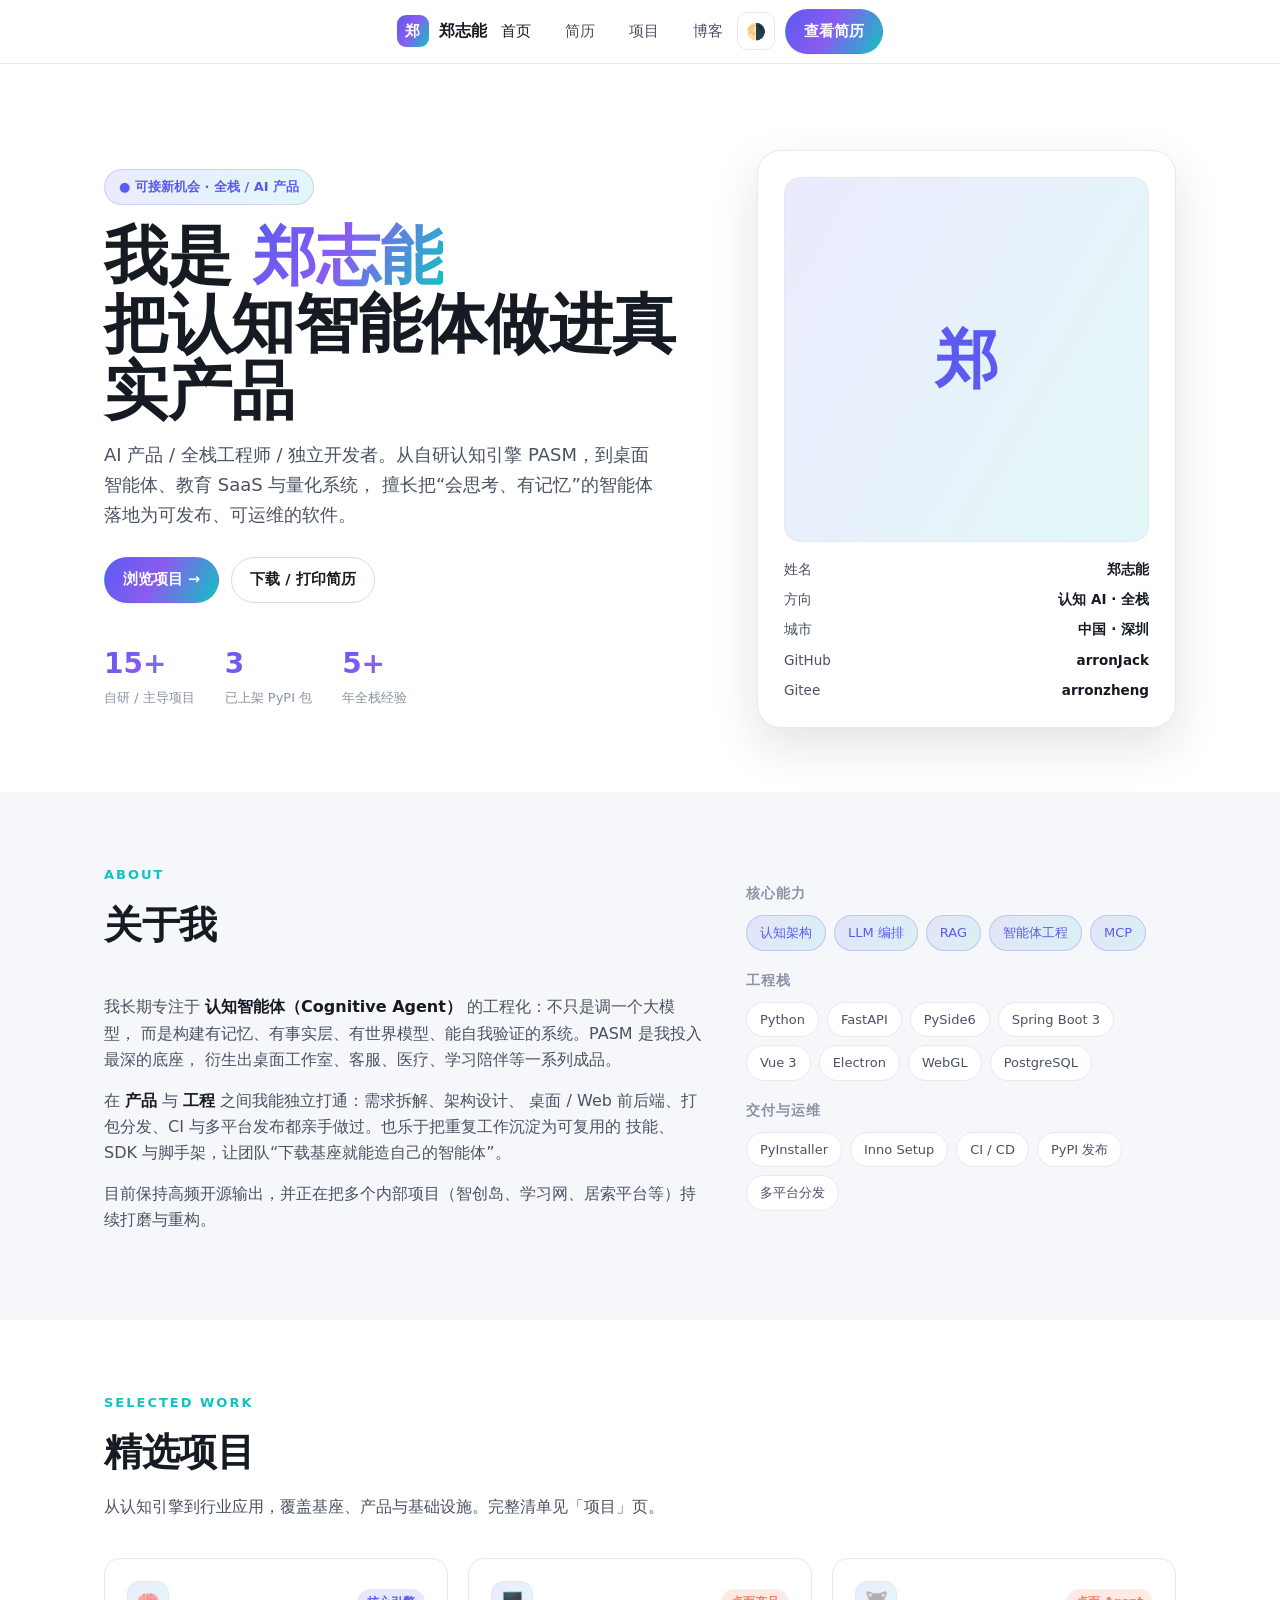
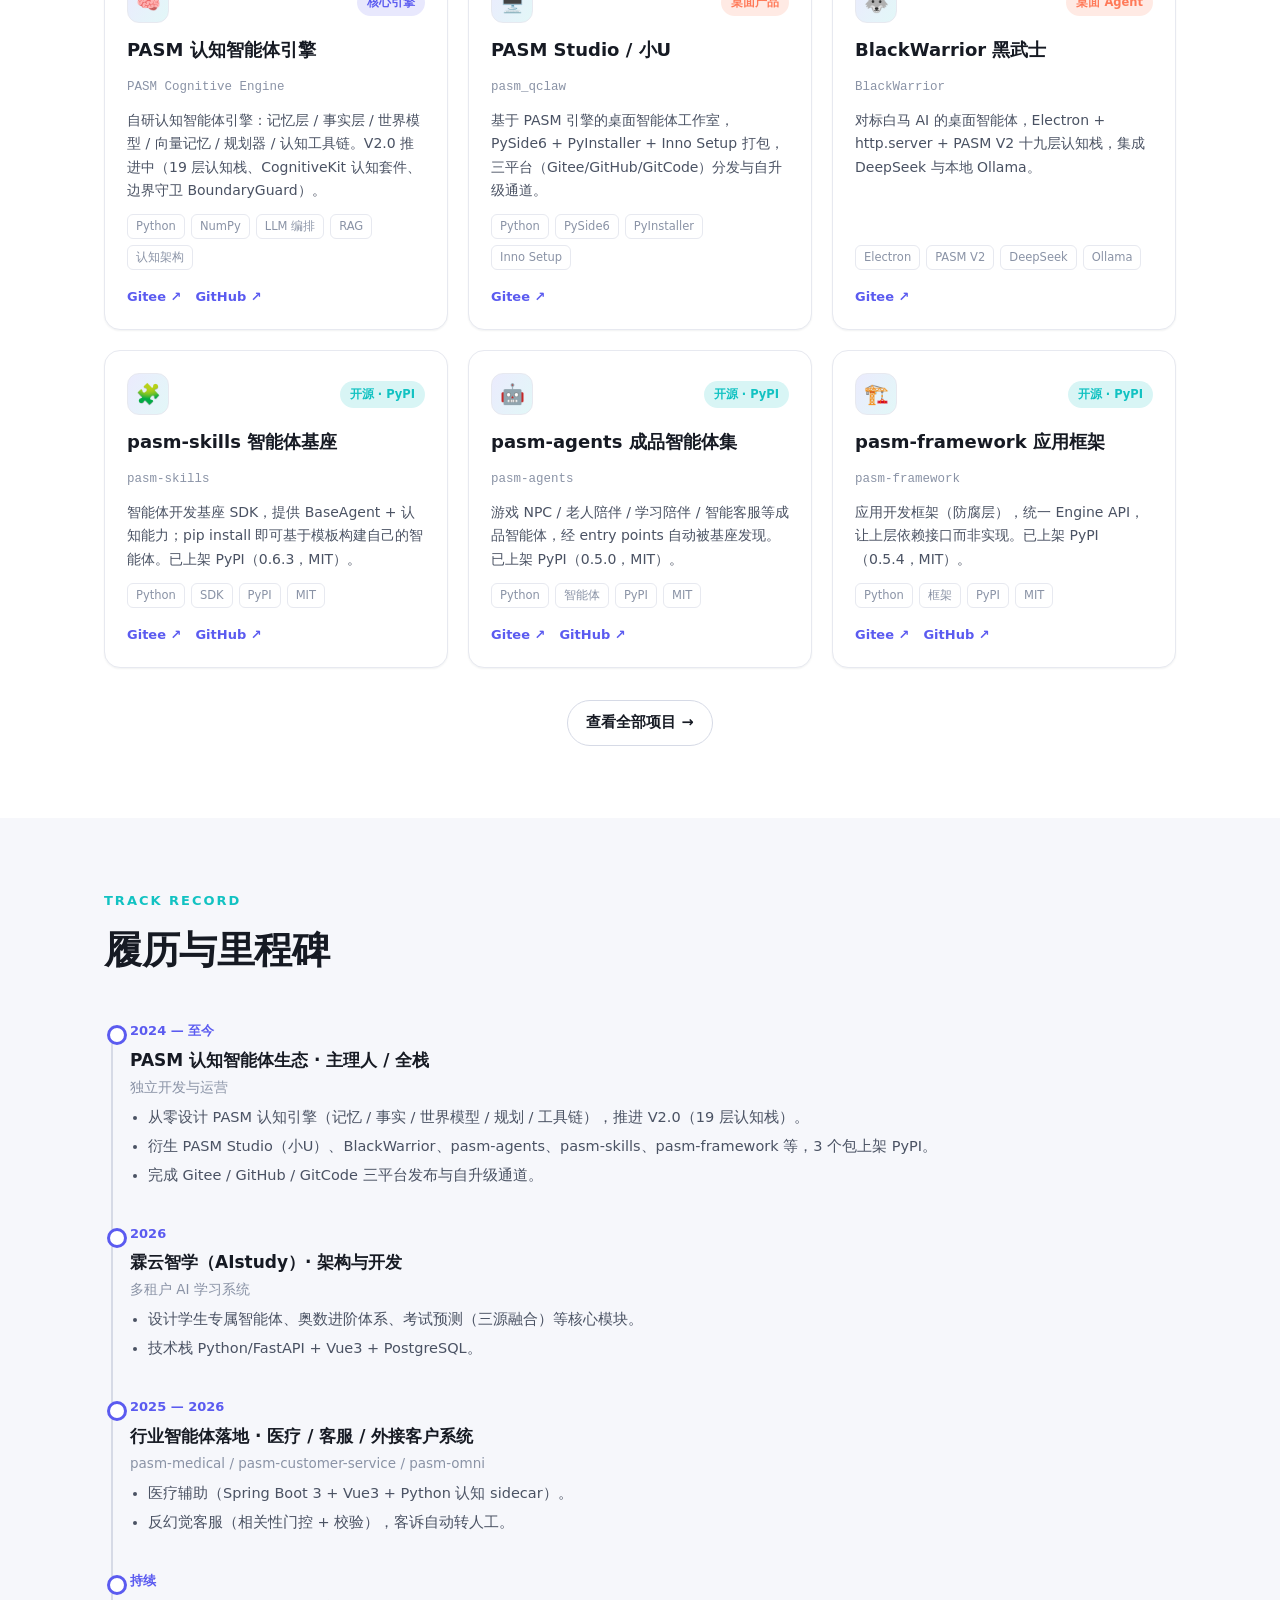
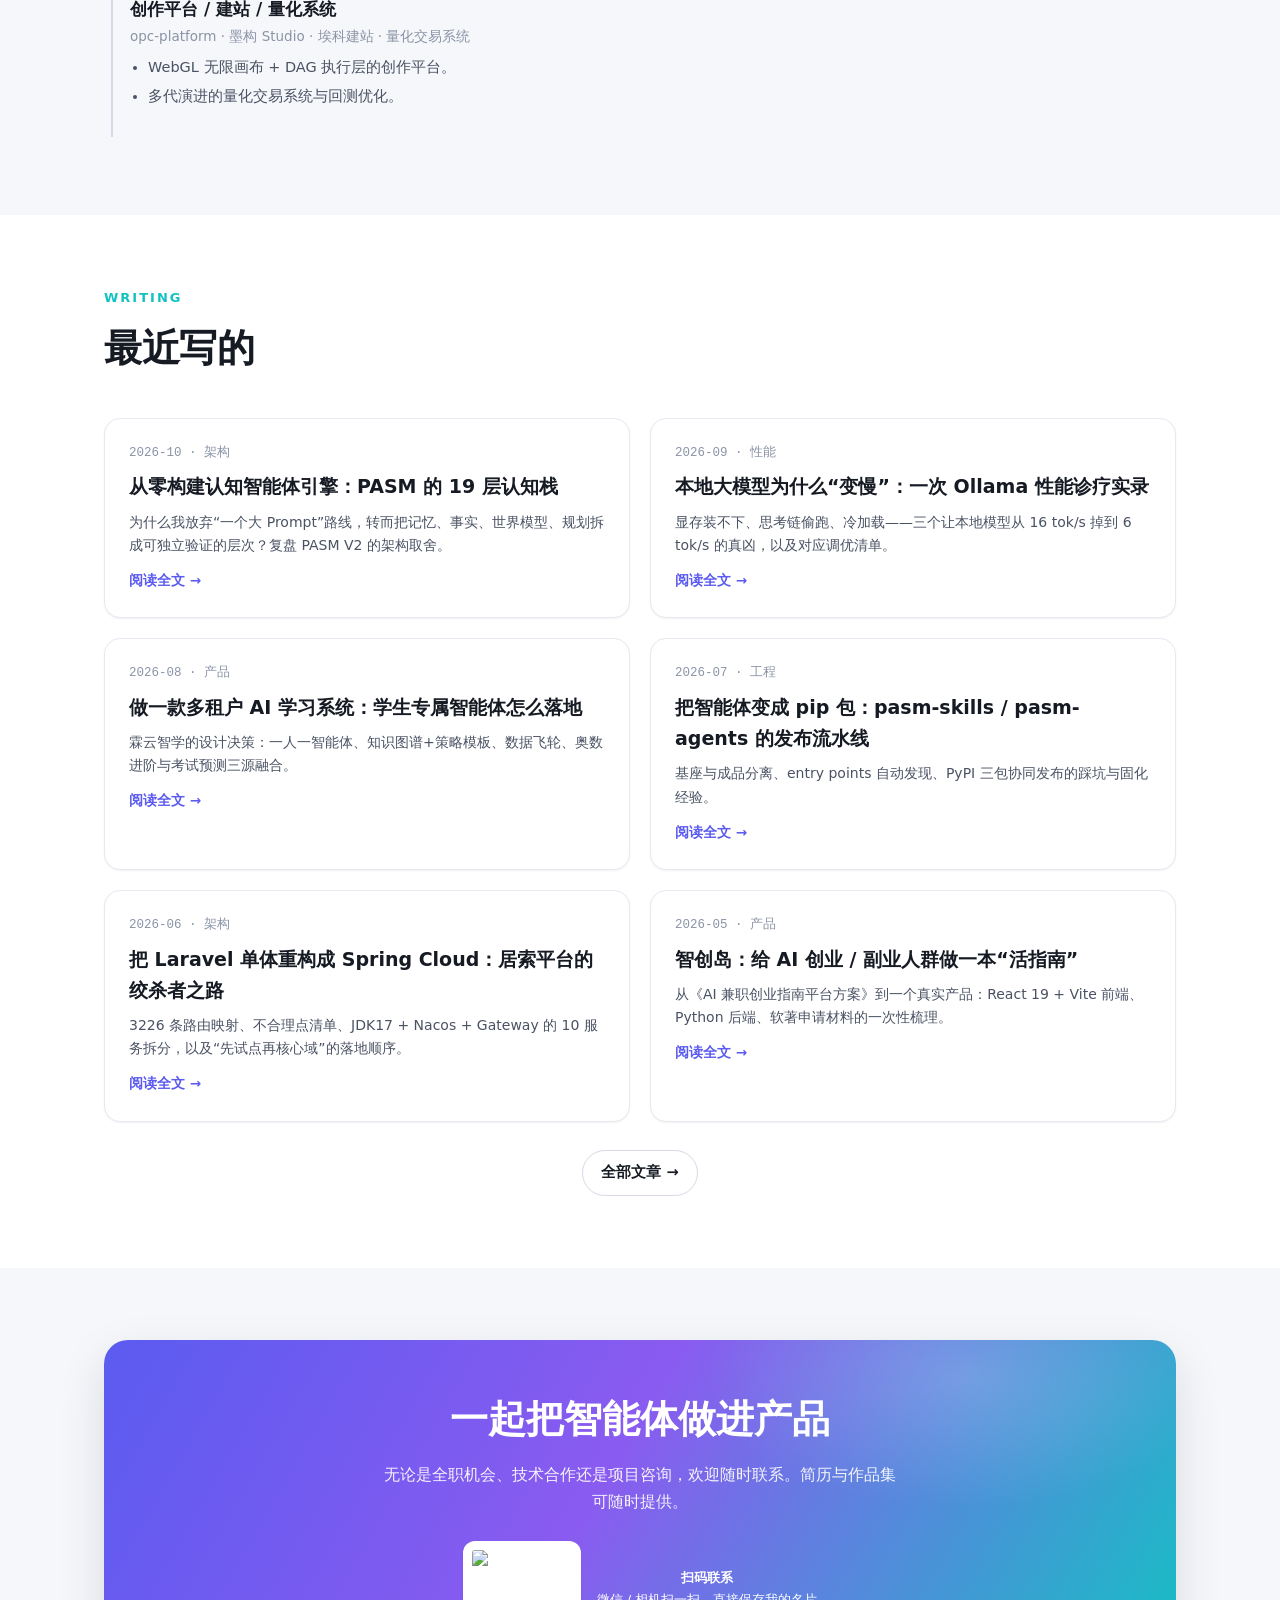
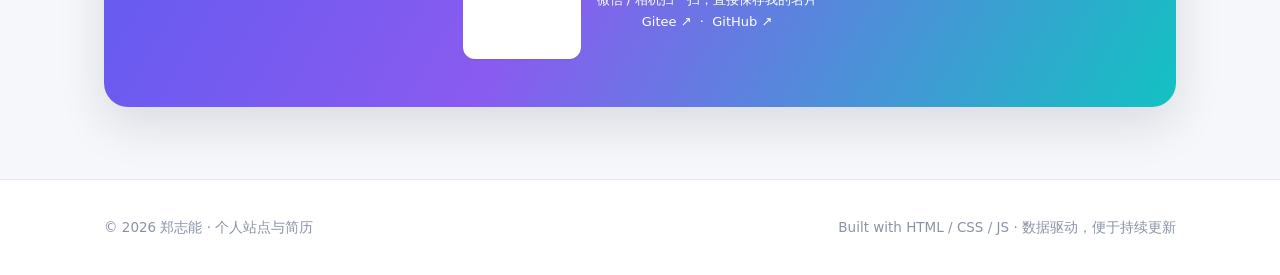
==== index.html @ 007dc9b1 "feat: 郑志能个人站点与在线简历（纯静态 · 数据驱动 · 扫码联系） - 首页 / 简历页 / 项目页 / 博客页 四页 - 19 个项目真实数据（PASM 系列 / 霖云智学 / 智创岛 / " ====
<!DOCTYPE html>
<html lang="zh-CN">
<head>
  <meta charset="UTF-8" />
  <meta name="viewport" content="width=device-width, initial-scale=1.0" />
  <title>郑志能 · 个人站点 | AI 产品 / 全栈工程师 / 独立开发者</title>
  <meta name="description" content="郑志能的个人站点与在线简历：PASM 认知智能体引擎、PASM Studio、BlackWarrior、霖云智学等项目的作品集。" />
  <link rel="stylesheet" href="assets/css/style.css" />
</head>
<body>

  <!-- 导航 -->
  <nav class="nav">
    <div class="wrap">
      <a class="brand" href="index.html">
        <span class="logo">郑</span>
        <span>郑志能</span>
      </a>
      <div class="nav-links">
        <a href="index.html" data-page="index">首页</a>
        <a href="resume.html" data-page="resume">简历</a>
        <a href="projects.html" data-page="projects">项目</a>
        <a href="blog.html" data-page="blog">博客</a>
      </div>
      <div class="nav-actions">
        <button class="theme-toggle" data-theme-toggle title="切换深色 / 浅色">🌗</button>
        <a class="btn btn-primary" href="resume.html">查看简历</a>
      </div>
    </div>
  </nav>

  <!-- Hero -->
  <header class="hero">
    <div class="wrap hero-grid">
      <div>
        <span class="eyebrow">● 可接新机会 · 全栈 / AI 产品</span>
        <h1>我是 <span class="grad">郑志能</span><br>把认知智能体做进真实产品</h1>
        <p class="lead">
          AI 产品 / 全栈工程师 / 独立开发者。从自研认知引擎 PASM，到桌面智能体、教育 SaaS 与量化系统，
          擅长把“会思考、有记忆”的智能体落地为可发布、可运维的软件。
        </p>
        <div class="cta">
          <a class="btn btn-primary" href="projects.html">浏览项目 →</a>
          <a class="btn btn-ghost" href="resume.html">下载 / 打印简历</a>
        </div>
        <div class="stats">
          <div class="stat"><div class="n">15+</div><div class="l">自研 / 主导项目</div></div>
          <div class="stat"><div class="n">3</div><div class="l">已上架 PyPI 包</div></div>
          <div class="stat"><div class="n">5+</div><div class="l">年全栈经验</div></div>
        </div>
      </div>
      <aside class="avatar-card reveal">
        <div class="avatar">郑</div>
        <div class="meta">
          <div><span>姓名</span><b>郑志能</b></div>
          <div><span>方向</span><b>认知 AI · 全栈</b></div>
          <div><span>城市</span><b>中国 · 深圳</b></div>
          <div><span>GitHub</span><b>arronJack</b></div>
          <div><span>Gitee</span><b>arronzheng</b></div>
        </div>
      </aside>
    </div>
  </header>

  <!-- 关于 + 技能 -->
  <section class="bg-soft" id="about">
    <div class="wrap about-grid">
      <div class="about reveal">
        <div class="section-head">
          <div class="kicker">About</div>
          <h2>关于我</h2>
        </div>
        <p>我长期专注于 <strong>认知智能体（Cognitive Agent）</strong> 的工程化：不只是调一个大模型，
        而是构建有记忆、有事实层、有世界模型、能自我验证的系统。PASM 是我投入最深的底座，
        衍生出桌面工作室、客服、医疗、学习陪伴等一系列成品。</p>
        <p>在 <strong>产品</strong> 与 <strong>工程</strong> 之间我能独立打通：需求拆解、架构设计、
        桌面 / Web 前后端、打包分发、CI 与多平台发布都亲手做过。也乐于把重复工作沉淀为可复用的
        技能、SDK 与脚手架，让团队“下载基座就能造自己的智能体”。</p>
        <p>目前保持高频开源输出，并正在把多个内部项目（智创岛、学习网、居索平台等）持续打磨与重构。</p>
      </div>
      <div class="reveal">
        <div class="skill-group">
          <h4>核心能力</h4>
          <div class="tags">
            <span class="tag accent">认知架构</span>
            <span class="tag accent">LLM 编排</span>
            <span class="tag accent">RAG</span>
            <span class="tag accent">智能体工程</span>
            <span class="tag accent">MCP</span>
          </div>
        </div>
        <div class="skill-group">
          <h4>工程栈</h4>
          <div class="tags">
            <span class="tag">Python</span>
            <span class="tag">FastAPI</span>
            <span class="tag">PySide6</span>
            <span class="tag">Spring Boot 3</span>
            <span class="tag">Vue 3</span>
            <span class="tag">Electron</span>
            <span class="tag">WebGL</span>
            <span class="tag">PostgreSQL</span>
          </div>
        </div>
        <div class="skill-group">
          <h4>交付与运维</h4>
          <div class="tags">
            <span class="tag">PyInstaller</span>
            <span class="tag">Inno Setup</span>
            <span class="tag">CI / CD</span>
            <span class="tag">PyPI 发布</span>
            <span class="tag">多平台分发</span>
          </div>
        </div>
      </div>
    </div>
  </section>

  <!-- 精选项目 -->
  <section id="projects">
    <div class="wrap">
      <div class="section-head reveal">
        <div class="kicker">Selected Work</div>
        <h2>精选项目</h2>
        <p>从认知引擎到行业应用，覆盖基座、产品与基础设施。完整清单见「项目」页。</p>
      </div>
      <div class="projects-grid" id="projects-grid" data-limit="6"></div>
      <div style="text-align:center;margin-top:32px" class="reveal">
        <a class="btn btn-ghost" href="projects.html">查看全部项目 →</a>
      </div>
    </div>
  </section>

  <!-- 履历时间线 -->
  <section class="bg-soft" id="timeline">
    <div class="wrap">
      <div class="section-head reveal">
        <div class="kicker">Track Record</div>
        <h2>履历与里程碑</h2>
      </div>
      <div class="timeline">
        <div class="tl-item reveal">
          <div class="when">2024 — 至今</div>
          <h4>PASM 认知智能体生态 · 主理人 / 全栈</h4>
          <div class="org">独立开发与运营</div>
          <ul>
            <li>从零设计 PASM 认知引擎（记忆 / 事实 / 世界模型 / 规划 / 工具链），推进 V2.0（19 层认知栈）。</li>
            <li>衍生 PASM Studio（小U）、BlackWarrior、pasm-agents、pasm-skills、pasm-framework 等，3 个包上架 PyPI。</li>
            <li>完成 Gitee / GitHub / GitCode 三平台发布与自升级通道。</li>
          </ul>
        </div>
        <div class="tl-item reveal">
          <div class="when">2026</div>
          <h4>霖云智学（AIstudy）· 架构与开发</h4>
          <div class="org">多租户 AI 学习系统</div>
          <ul>
            <li>设计学生专属智能体、奥数进阶体系、考试预测（三源融合）等核心模块。</li>
            <li>技术栈 Python/FastAPI + Vue3 + PostgreSQL。</li>
          </ul>
        </div>
        <div class="tl-item reveal">
          <div class="when">2025 — 2026</div>
          <h4>行业智能体落地 · 医疗 / 客服 / 外接客户系统</h4>
          <div class="org">pasm-medical / pasm-customer-service / pasm-omni</div>
          <ul>
            <li>医疗辅助（Spring Boot 3 + Vue3 + Python 认知 sidecar）。</li>
            <li>反幻觉客服（相关性门控 + 校验），客诉自动转人工。</li>
          </ul>
        </div>
        <div class="tl-item reveal">
          <div class="when">持续</div>
          <h4>创作平台 / 建站 / 量化系统</h4>
          <div class="org">opc-platform · 墨构 Studio · 埃科建站 · 量化交易系统</div>
          <ul>
            <li>WebGL 无限画布 + DAG 执行层的创作平台。</li>
            <li>多代演进的量化交易系统与回测优化。</li>
          </ul>
        </div>
      </div>
    </div>
  </section>

  <!-- 博客预览 -->
  <section id="blog">
    <div class="wrap">
      <div class="section-head reveal">
        <div class="kicker">Writing</div>
        <h2>最近写的</h2>
      </div>
      <div class="blog-grid" id="posts-grid"></div>
      <div style="text-align:center;margin-top:28px" class="reveal">
        <a class="btn btn-ghost" href="blog.html">全部文章 →</a>
      </div>
    </div>
  </section>

  <!-- 联系 -->
  <section class="bg-soft">
    <div class="wrap">
      <div class="contact-card reveal">
        <h2>一起把智能体做进产品</h2>
        <p>无论是全职机会、技术合作还是项目咨询，欢迎随时联系。简历与作品集可随时提供。</p>
        <div class="scan-contact" style="justify-content:center;margin-top:6px">
          <img class="qr" src="assets/img/contact-qr.svg" alt="扫码联系郑志能" />
          <div class="qr-cap">
            <b>扫码联系</b><br>
            微信 / 相机扫一扫，直接保存我的名片<br>
            <a href="https://gitee.com/arronzheng" target="_blank" rel="noopener">Gitee ↗</a>
            &nbsp;·&nbsp;
            <a href="https://github.com/arronJack" target="_blank" rel="noopener">GitHub ↗</a>
          </div>
        </div>
      </div>
    </div>
  </section>

  <footer>
    <div class="wrap">
      <span>© 2026 郑志能 · 个人站点与简历</span>
      <span>Built with HTML / CSS / JS · 数据驱动，便于持续更新</span>
    </div>
  </footer>

  <script src="assets/data/projects.js"></script>
  <script src="assets/data/posts.js"></script>
  <script src="assets/js/main.js"></script>
</body>
</html>
---- assets/css/style.css ----
/* =========================================================
   郑志能 · 个人站点 / 简历  —  设计系统
   现代极简科技风 · 浅色为主 · 可切换深色 · 可打印
   ========================================================= */

:root {
  /* 浅色主题 */
  --bg: #ffffff;
  --bg-soft: #f6f7fb;
  --bg-card: #ffffff;
  --bg-elevated: #ffffff;
  --text: #161a23;
  --text-soft: #4a5263;
  --text-muted: #8a93a6;
  --border: #e7e9f0;
  --border-strong: #d6dae6;

  --accent: #5b5bf0;          /* 主强调：电光紫 */
  --accent-2: #12c2c2;        /* 次强调：青 */
  --accent-3: #ff7a59;        /* 暖点缀：珊瑚 */
  --grad: linear-gradient(120deg, #5b5bf0 0%, #8a5bf0 45%, #12c2c2 100%);
  --grad-soft: linear-gradient(120deg, rgba(91,91,240,.12), rgba(18,194,194,.12));

  --shadow-sm: 0 1px 2px rgba(20,26,35,.06);
  --shadow-md: 0 8px 24px rgba(20,26,35,.08);
  --shadow-lg: 0 18px 48px rgba(20,26,35,.12);

  --radius-sm: 10px;
  --radius: 16px;
  --radius-lg: 24px;

  --maxw: 1120px;
  --nav-h: 64px;

  --font: "PingFang SC", "Microsoft YaHei", "Segoe UI", system-ui, -apple-system,
          "Helvetica Neue", Arial, "Noto Sans SC", sans-serif;
  --mono: "SFMono-Regular", "JetBrains Mono", "Cascadia Code", Consolas, monospace;
}

[data-theme="dark"] {
  --bg: #0d1017;
  --bg-soft: #11151f;
  --bg-card: #161b27;
  --bg-elevated: #1b2130;
  --text: #eef1f7;
  --text-soft: #b3bccd;
  --text-muted: #6f7a8e;
  --border: #232a3a;
  --border-strong: #2e3648;
  --shadow-sm: 0 1px 2px rgba(0,0,0,.4);
  --shadow-md: 0 8px 24px rgba(0,0,0,.45);
  --shadow-lg: 0 18px 48px rgba(0,0,0,.55);
  --grad-soft: linear-gradient(120deg, rgba(91,91,240,.18), rgba(18,194,194,.16));
}

* { box-sizing: border-box; margin: 0; padding: 0; }

html { scroll-behavior: smooth; }

body {
  font-family: var(--font);
  background: var(--bg);
  color: var(--text);
  line-height: 1.65;
  -webkit-font-smoothing: antialiased;
  transition: background .35s ease, color .35s ease;
}

a { color: inherit; text-decoration: none; }

.wrap { max-width: var(--maxw); margin: 0 auto; padding: 0 24px; }

/* ---------- 顶部导航 ---------- */
.nav {
  position: sticky; top: 0; z-index: 50;
  height: var(--nav-h);
  display: flex; align-items: center;
  backdrop-filter: saturate(180%) blur(14px);
  background: color-mix(in srgb, var(--bg) 82%, transparent);
  border-bottom: 1px solid var(--border);
}
.nav .wrap { display: flex; align-items: center; justify-content: space-between; }
.brand { display: flex; align-items: center; gap: 10px; font-weight: 800; letter-spacing: .3px; }
.brand .logo {
  width: 32px; height: 32px; border-radius: 9px; background: var(--grad);
  display: grid; place-items: center; color: #fff; font-weight: 800; font-size: 15px;
  box-shadow: var(--shadow-sm);
}
.nav-links { display: flex; gap: 6px; align-items: center; }
.nav-links a {
  padding: 8px 14px; border-radius: 999px; color: var(--text-soft);
  font-size: 14.5px; font-weight: 500; transition: .2s;
}
.nav-links a:hover { color: var(--text); background: var(--bg-soft); }
.nav-actions { display: flex; align-items: center; gap: 10px; }
.theme-toggle {
  width: 38px; height: 38px; border-radius: 10px; border: 1px solid var(--border);
  background: var(--bg-card); cursor: pointer; display: grid; place-items: center;
  font-size: 16px; color: var(--text-soft); transition: .2s;
}
.theme-toggle:hover { border-color: var(--accent); color: var(--accent); }
.btn {
  display: inline-flex; align-items: center; gap: 8px;
  padding: 10px 18px; border-radius: 999px; font-weight: 600; font-size: 14.5px;
  cursor: pointer; border: 1px solid transparent; transition: .25s; white-space: nowrap;
}
.btn-primary { background: var(--grad); color: #fff; box-shadow: var(--shadow-sm); }
.btn-primary:hover { box-shadow: var(--shadow-md); transform: translateY(-1px); }
.btn-ghost { border-color: var(--border-strong); color: var(--text); background: var(--bg-card); }
.btn-ghost:hover { border-color: var(--accent); color: var(--accent); }

/* ---------- Hero ---------- */
.hero { position: relative; overflow: hidden; padding: 86px 0 64px; }
.hero::before {
  content: ""; position: absolute; inset: -30% -10% auto -10%; height: 560px;
  background: radial-gradient(60% 60% at 70% 0%, rgba(91,91,240,.16), transparent 60%),
              radial-gradient(50% 50% at 12% 10%, rgba(18,194,194,.14), transparent 60%);
  pointer-events: none;
}
.hero-grid { position: relative; display: grid; grid-template-columns: 1.3fr .9fr; gap: 48px; align-items: center; }
.eyebrow {
  display: inline-flex; align-items: center; gap: 8px; font-size: 13px; font-weight: 600;
  color: var(--accent); background: var(--grad-soft); padding: 6px 14px; border-radius: 999px;
  border: 1px solid color-mix(in srgb, var(--accent) 22%, transparent);
}
.hero h1 { font-size: clamp(38px, 5.4vw, 64px); line-height: 1.06; margin: 18px 0 14px; letter-spacing: -.5px; }
.hero h1 .grad { background: var(--grad); -webkit-background-clip: text; background-clip: text; color: transparent; }
.hero .lead { font-size: 18px; color: var(--text-soft); max-width: 560px; }
.hero .cta { margin-top: 28px; display: flex; gap: 12px; flex-wrap: wrap; }
.hero .stats { margin-top: 38px; display: flex; gap: 30px; flex-wrap: wrap; }
.stat .n { font-size: 28px; font-weight: 800; background: var(--grad); -webkit-background-clip: text; background-clip: text; color: transparent; }
.stat .l { font-size: 13px; color: var(--text-muted); }

.avatar-card {
  position: relative; border-radius: var(--radius-lg); padding: 26px;
  background: var(--bg-card); border: 1px solid var(--border); box-shadow: var(--shadow-lg);
}
.avatar {
  width: 100%; aspect-ratio: 1/1; border-radius: var(--radius); background: var(--grad-soft);
  display: grid; place-items: center; font-size: 64px; font-weight: 800; color: var(--accent);
  border: 1px solid var(--border);
}
.avatar-card .meta { margin-top: 16px; display: grid; gap: 8px; }
.avatar-card .meta div { display: flex; justify-content: space-between; font-size: 13.5px; color: var(--text-soft); }
.avatar-card .meta b { color: var(--text); font-weight: 600; }

/* ---------- 区块通用 ---------- */
section { padding: 72px 0; }
.section-head { margin-bottom: 38px; }
.section-head .kicker { font-size: 13px; font-weight: 700; letter-spacing: 2px; text-transform: uppercase; color: var(--accent-2); }
.section-head h2 { font-size: clamp(26px, 3.4vw, 38px); margin-top: 8px; letter-spacing: -.4px; }
.section-head p { color: var(--text-soft); margin-top: 10px; max-width: 640px; }
.bg-soft { background: var(--bg-soft); }

/* 关于 */
.about-grid { display: grid; grid-template-columns: 1.4fr 1fr; gap: 40px; align-items: start; }
.about p { color: var(--text-soft); margin-bottom: 14px; }
.about p strong { color: var(--text); }

.skill-group h4 { font-size: 14px; color: var(--text-muted); margin: 18px 0 10px; text-transform: uppercase; letter-spacing: 1px; }
.tags { display: flex; flex-wrap: wrap; gap: 8px; }
.tag {
  font-size: 13px; padding: 6px 13px; border-radius: 999px; background: var(--bg-card);
  border: 1px solid var(--border); color: var(--text-soft); font-weight: 500;
}
.tag.accent { background: var(--grad-soft); border-color: color-mix(in srgb, var(--accent) 25%, transparent); color: var(--accent); }

/* ---------- 项目卡片 ---------- */
.projects-grid { display: grid; grid-template-columns: repeat(3, 1fr); gap: 20px; }
.card {
  background: var(--bg-card); border: 1px solid var(--border); border-radius: var(--radius);
  padding: 22px; transition: .25s; display: flex; flex-direction: column; gap: 12px;
  box-shadow: var(--shadow-sm);
}
.card:hover { transform: translateY(-4px); box-shadow: var(--shadow-lg); border-color: color-mix(in srgb, var(--accent) 35%, var(--border)); }
.card .top { display: flex; align-items: center; justify-content: space-between; gap: 10px; }
.card .icon {
  width: 42px; height: 42px; border-radius: 12px; background: var(--grad-soft);
  display: grid; place-items: center; font-size: 20px; border: 1px solid var(--border);
}
.badge { font-size: 11.5px; font-weight: 700; padding: 4px 10px; border-radius: 999px; }
.badge.core { background: rgba(91,91,240,.14); color: var(--accent); }
.badge.open { background: rgba(18,194,194,.16); color: var(--accent-2); }
.badge.prod { background: rgba(255,122,89,.16); color: var(--accent-3); }
.badge.wip  { background: rgba(138,146,166,.18); color: var(--text-muted); }
.card h3 { font-size: 18px; }
.card .en { font-size: 12.5px; color: var(--text-muted); font-family: var(--mono); }
.card p { font-size: 14px; color: var(--text-soft); flex: 1; }
.card .tech { display: flex; flex-wrap: wrap; gap: 6px; }
.card .tech span { font-size: 11.5px; color: var(--text-muted); border: 1px solid var(--border); border-radius: 6px; padding: 2px 8px; }
.card .links { display: flex; gap: 14px; margin-top: 4px; }
.card .links a { font-size: 13px; font-weight: 600; color: var(--accent); }
.card .links a:hover { text-decoration: underline; }

/* ---------- 时间线（履历） ---------- */
.timeline { position: relative; padding-left: 26px; }
.timeline::before { content: ""; position: absolute; left: 7px; top: 6px; bottom: 6px; width: 2px; background: var(--border-strong); }
.tl-item { position: relative; padding-bottom: 30px; }
.tl-item::before { content: ""; position: absolute; left: -23px; top: 5px; width: 14px; height: 14px; border-radius: 50%; background: var(--bg); border: 3px solid var(--accent); box-shadow: 0 0 0 4px var(--grad-soft); }
.tl-item .when { font-size: 13px; color: var(--accent); font-weight: 700; }
.tl-item h4 { font-size: 17px; margin: 4px 0 2px; }
.tl-item .org { font-size: 13.5px; color: var(--text-muted); margin-bottom: 8px; }
.tl-item ul { padding-left: 18px; color: var(--text-soft); font-size: 14.5px; }
.tl-item ul li { margin-bottom: 5px; }

/* ---------- 博客 ---------- */
.blog-grid { display: grid; grid-template-columns: repeat(2, 1fr); gap: 20px; }
.post {
  display: block; background: var(--bg-card); border: 1px solid var(--border); border-radius: var(--radius);
  padding: 24px; transition: .25s; box-shadow: var(--shadow-sm);
}
.post:hover { transform: translateY(-3px); box-shadow: var(--shadow-md); border-color: color-mix(in srgb, var(--accent) 30%, var(--border)); }
.post .date { font-size: 12.5px; color: var(--text-muted); font-family: var(--mono); }
.post h3 { font-size: 19px; margin: 8px 0; }
.post p { color: var(--text-soft); font-size: 14px; }
.post .more { display: inline-block; margin-top: 12px; color: var(--accent); font-weight: 600; font-size: 13.5px; }

/* ---------- 文章详情 ---------- */
.post-full-wrap { max-width: 780px; margin: 0 auto; }
.post-full { background: var(--bg-card); border: 1px solid var(--border); border-radius: var(--radius); padding: 38px; box-shadow: var(--shadow-sm); }
.post-full h1 { font-size: clamp(24px, 3.4vw, 34px); margin: 10px 0 8px; letter-spacing: -.4px; }
.post-full .lead { color: var(--text-soft); font-size: 16px; margin-bottom: 22px; }
.post-full .date { font-size: 12.5px; color: var(--text-muted); font-family: var(--mono); }
.post-full h4 { font-size: 16px; margin: 22px 0 8px; color: var(--text); }
.post-full p { color: var(--text-soft); margin-bottom: 14px; }
.post-full ul { padding-left: 20px; color: var(--text-soft); margin-bottom: 14px; }
.post-full ul li { margin-bottom: 6px; }
.post-full pre { background: var(--bg-soft); border: 1px solid var(--border); border-radius: 10px; padding: 14px; overflow: auto; font-family: var(--mono); font-size: 13px; color: var(--text); }
.post-full code { font-family: var(--mono); font-size: .92em; background: var(--bg-soft); padding: 1px 6px; border-radius: 6px; }

/* ---------- 扫码联系 ---------- */
.qr { width: 118px; height: 118px; border-radius: 12px; background: #fff; padding: 8px; border: 1px solid var(--border); box-shadow: var(--shadow-sm); display: block; }
.scan-contact { display: flex; align-items: center; gap: 16px; flex-wrap: wrap; }
.scan-contact .qr-cap { font-size: 13px; color: var(--text-soft); line-height: 1.7; }
.scan-contact .qr-cap b { color: var(--accent); }
.contact-card .qr { background: #fff; border-color: rgba(255,255,255,.4); }
.contact-card .qr-cap { color: #fff; }
.contact-card .qr-cap b { color: #fff; }

/* ---------- 联系 ---------- */
.contact-card {
  border-radius: var(--radius-lg); padding: 48px; text-align: center; color: #fff;
  background: var(--grad); box-shadow: var(--shadow-lg); position: relative; overflow: hidden;
}
.contact-card::after { content: ""; position: absolute; inset: 0; background: radial-gradient(40% 60% at 80% 10%, rgba(255,255,255,.18), transparent 60%); }
.contact-card h2 { font-size: clamp(26px, 3.6vw, 38px); position: relative; }
.contact-card p { position: relative; opacity: .92; margin: 12px auto 26px; max-width: 520px; }
.contact-links { position: relative; display: flex; gap: 12px; justify-content: center; flex-wrap: wrap; }
.contact-links a { background: rgba(255,255,255,.16); border: 1px solid rgba(255,255,255,.3); color: #fff; padding: 10px 18px; border-radius: 999px; font-weight: 600; font-size: 14px; transition: .2s; }
.contact-links a:hover { background: rgba(255,255,255,.28); }

/* ---------- 页脚 ---------- */
footer { padding: 36px 0; border-top: 1px solid var(--border); color: var(--text-muted); font-size: 13.5px; }
footer .wrap { display: flex; justify-content: space-between; flex-wrap: wrap; gap: 12px; }

/* ---------- 滚动出现动画 ---------- */
.reveal { opacity: 0; transform: translateY(18px); transition: opacity .6s ease, transform .6s ease; }
.reveal.in { opacity: 1; transform: none; }
@media (prefers-reduced-motion: reduce) { .reveal { opacity: 1; transform: none; } }

/* ---------- 响应式 ---------- */
@media (max-width: 920px) {
  .hero-grid { grid-template-columns: 1fr; gap: 32px; }
  .avatar-card { max-width: 380px; }
  .about-grid { grid-template-columns: 1fr; }
  .projects-grid { grid-template-columns: repeat(2, 1fr); }
  .blog-grid { grid-template-columns: 1fr; }
  .nav-links { display: none; }
}
@media (max-width: 560px) {
  .projects-grid { grid-template-columns: 1fr; }
  section { padding: 52px 0; }
  .hero { padding: 56px 0 40px; }
  .contact-card { padding: 32px 22px; }
}

/* =========================================================
   简历页专用（resume.html）
   ========================================================= */
.resume-shell { max-width: 920px; margin: 0 auto; padding: 40px 24px 64px; }
.resume-toolbar { display: flex; justify-content: flex-end; gap: 10px; margin-bottom: 18px; }
.r-header { display: flex; align-items: flex-start; justify-content: space-between; gap: 24px; border-bottom: 2px solid var(--text); padding-bottom: 18px; margin-bottom: 22px; }
.r-header .name { font-size: 34px; font-weight: 800; letter-spacing: -.5px; }
.r-header .role { font-size: 16px; color: var(--accent); font-weight: 600; margin-top: 4px; }
.r-header .contacts { text-align: right; font-size: 13.5px; color: var(--text-soft); line-height: 1.9; }
.r-header .contacts a { color: var(--accent); }
.r-summary { color: var(--text-soft); font-size: 14.5px; margin-bottom: 24px; }
.r-cols { display: grid; grid-template-columns: 1.65fr 1fr; gap: 34px; }
.r-block { margin-bottom: 26px; }
.r-block > h3 { font-size: 15px; letter-spacing: 1.5px; text-transform: uppercase; color: var(--accent); border-left: 3px solid var(--accent); padding-left: 10px; margin-bottom: 14px; }
.r-item { margin-bottom: 16px; }
.r-item .t { font-weight: 700; font-size: 15px; }
.r-item .s { font-size: 13px; color: var(--text-muted); margin: 2px 0 6px; }
.r-item ul { padding-left: 18px; font-size: 13.5px; color: var(--text-soft); }
.r-item ul li { margin-bottom: 3px; }
.r-side .r-block > h3 { color: var(--accent-2); border-color: var(--accent-2); }
.r-side .tag { margin-bottom: 6px; }
.r-print-hint { font-size: 12.5px; color: var(--text-muted); text-align: center; margin-top: 30px; }

@media (max-width: 760px) {
  .r-cols { grid-template-columns: 1fr; }
  .r-header { flex-direction: column; }
  .r-header .contacts { text-align: left; }
}

/* 打印优化 */
@media print {
  @page { size: A4; margin: 14mm; }
  :root { --shadow-sm: none; --shadow-md: none; --shadow-lg: none; }
  body { background: #fff !important; color: #000 !important; }
  .nav, .resume-toolbar, .r-print-hint, footer { display: none !important; }
  .resume-shell { max-width: 100%; padding: 0; }
  .r-cols { grid-template-columns: 1.7fr 1fr; }
  .card, .post, .contact-card { box-shadow: none; }
  a { color: #000 !important; text-decoration: none; }
  .r-block > h3 { color: #000 !important; }
  section { padding: 18px 0; }
  .qr { background: #fff !important; box-shadow: none !important; }
  .post-full-wrap { display: block !important; max-width: 100%; }
  .post-full { border: none !important; box-shadow: none !important; padding: 0; }
}
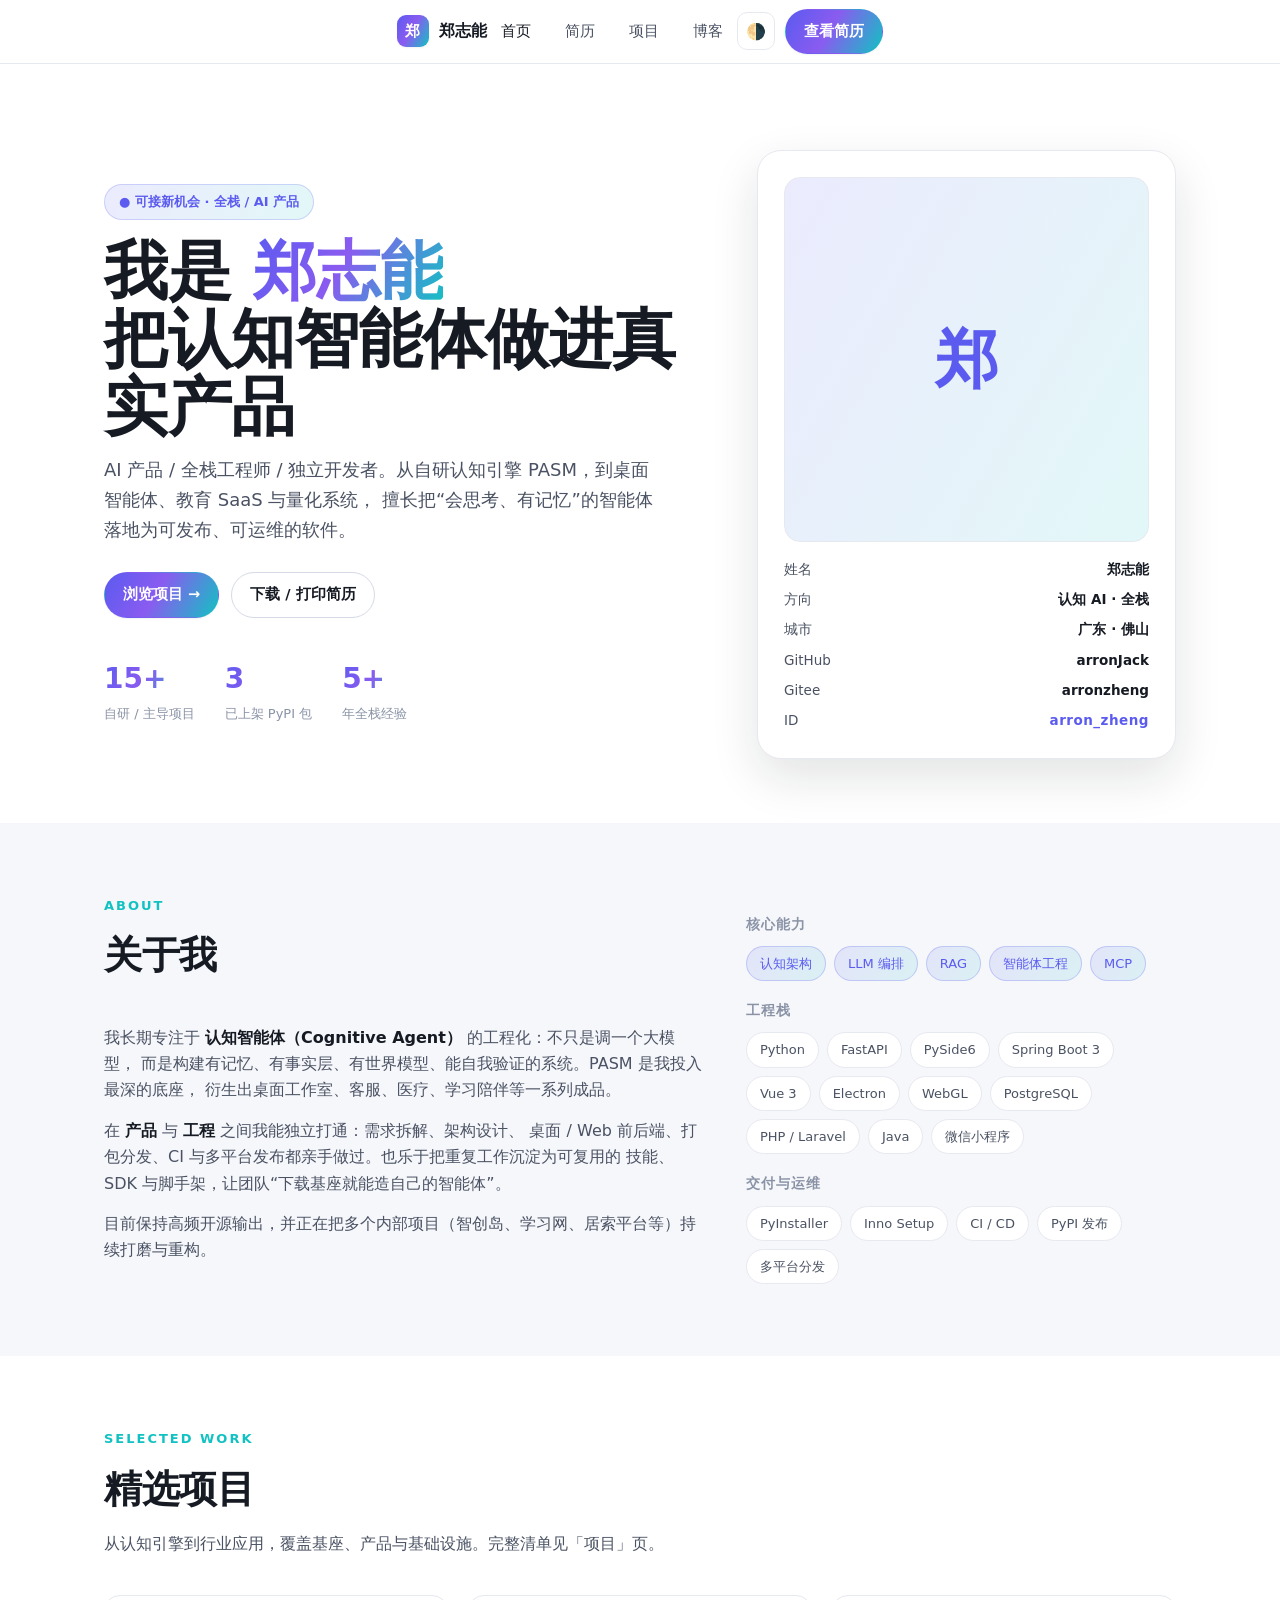
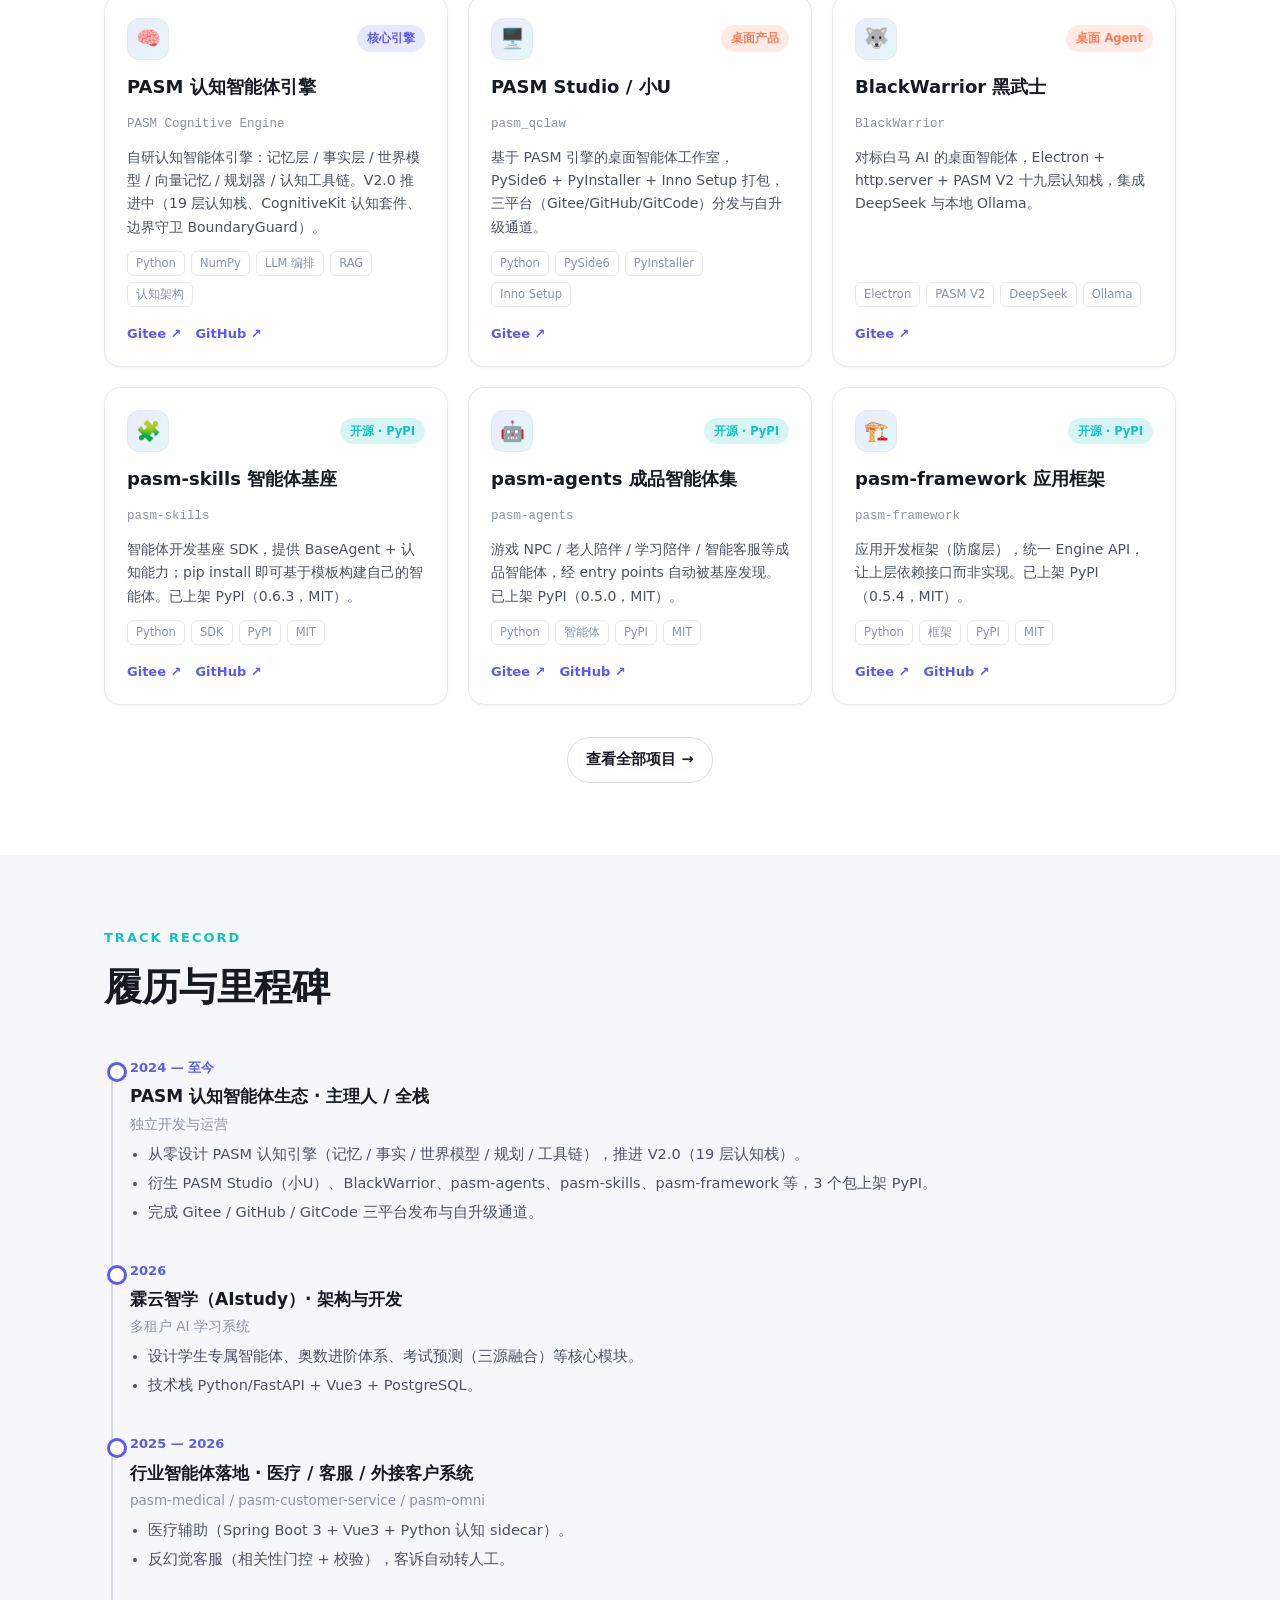
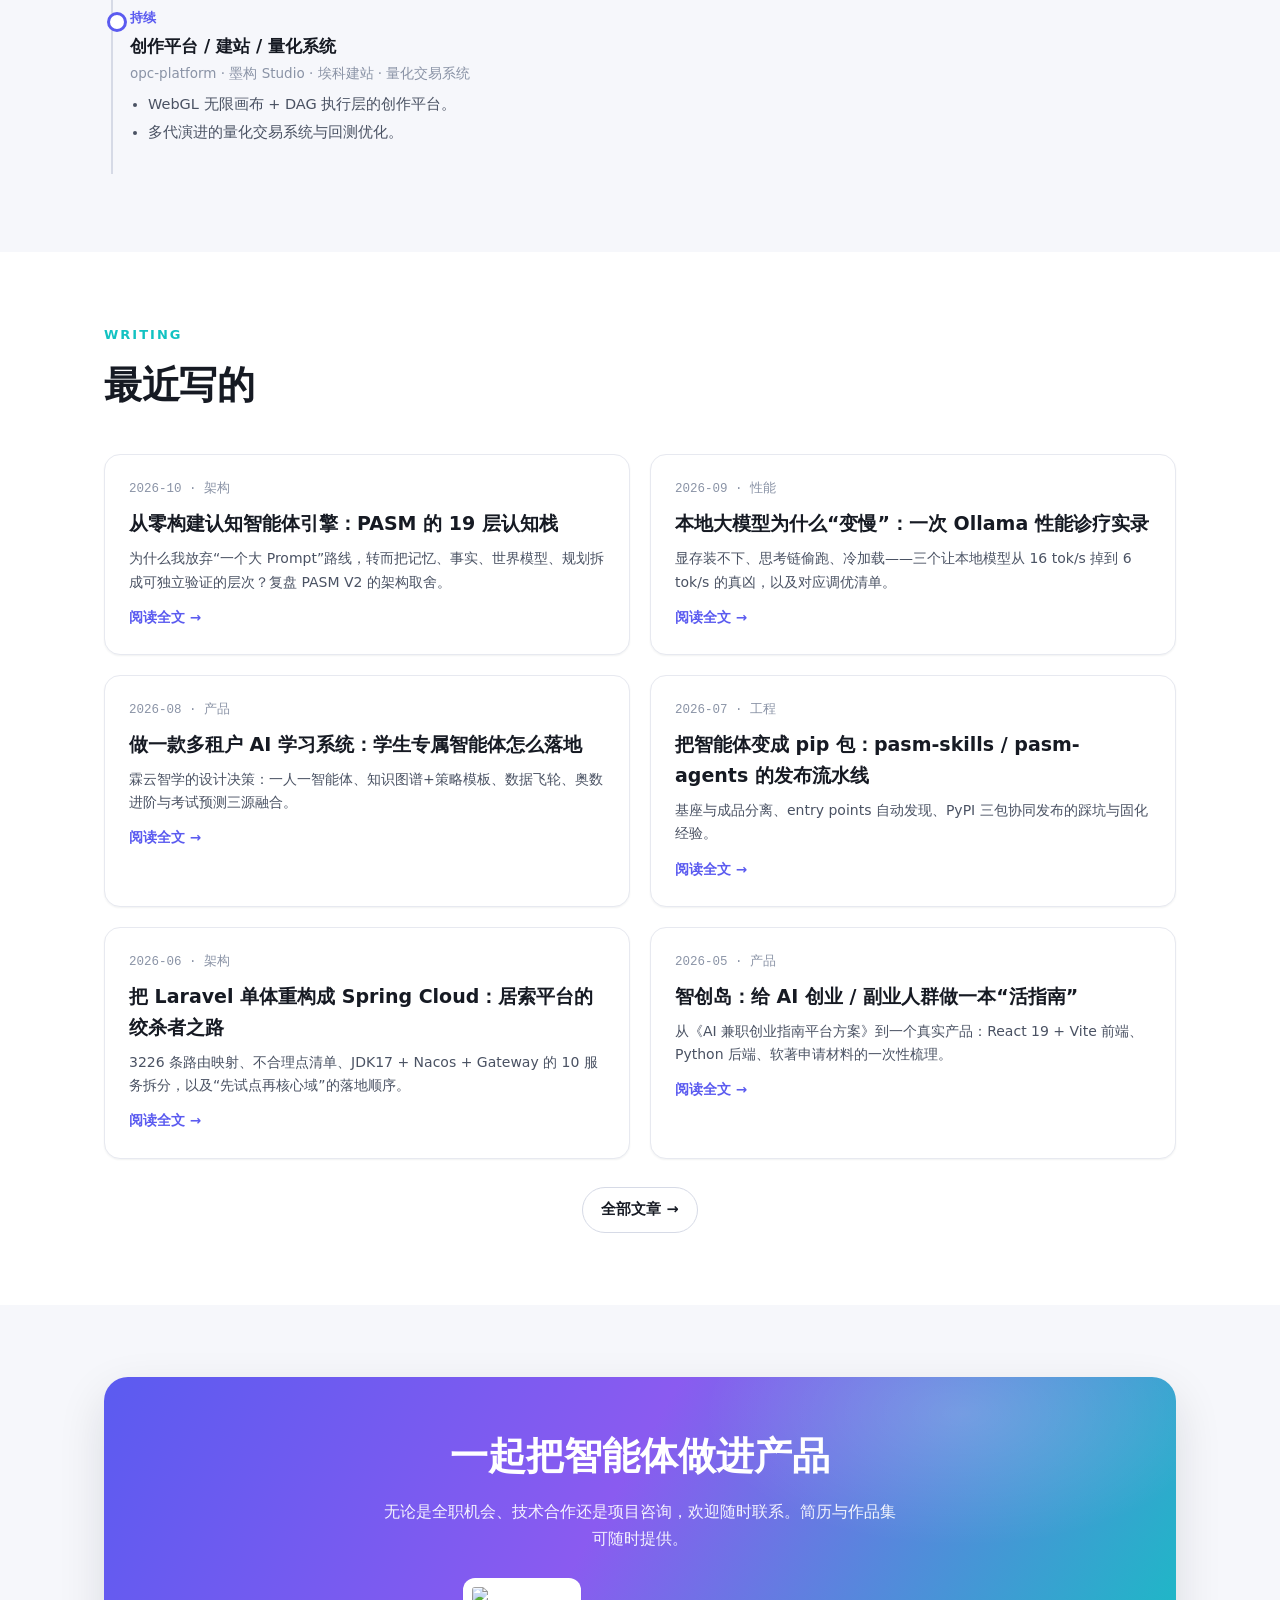
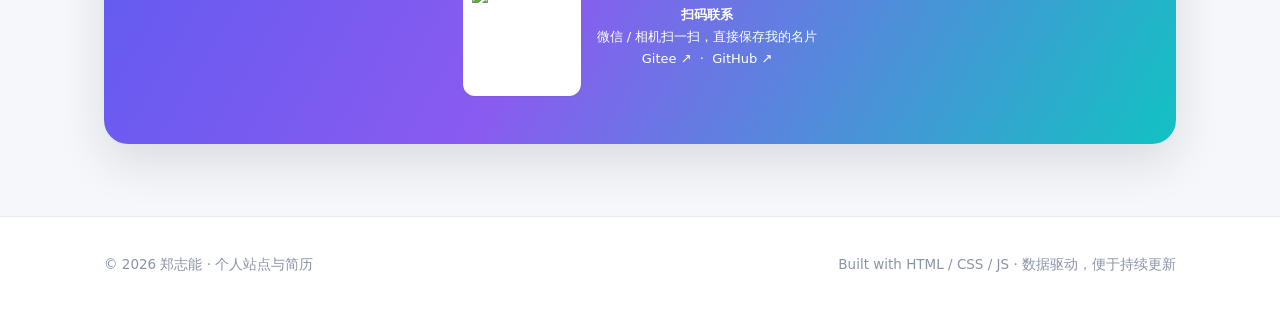
==== commit 718adf7b: "feat: 改名 myself-web · 补全金管家/YAKE/口播技能包 · 定位佛山 · 技能补 PHP/Java - 仓库重命名为 myself-web，站点 URL 更新为 arronjac" ====
--- a/index.html
+++ b/index.html
@@ -54,9 +54,10 @@
         <div class="meta">
           <div><span>姓名</span><b>郑志能</b></div>
           <div><span>方向</span><b>认知 AI · 全栈</b></div>
-          <div><span>城市</span><b>中国 · 深圳</b></div>
+          <div><span>城市</span><b>广东 · 佛山</b></div>
           <div><span>GitHub</span><b>arronJack</b></div>
           <div><span>Gitee</span><b>arronzheng</b></div>
+          <div><span>ID</span><b style="color:var(--accent);letter-spacing:.5px">arron_zheng</b></div>
         </div>
       </aside>
     </div>
@@ -100,6 +101,9 @@
             <span class="tag">Electron</span>
             <span class="tag">WebGL</span>
             <span class="tag">PostgreSQL</span>
+            <span class="tag">PHP / Laravel</span>
+            <span class="tag">Java</span>
+            <span class="tag">微信小程序</span>
           </div>
         </div>
         <div class="skill-group">
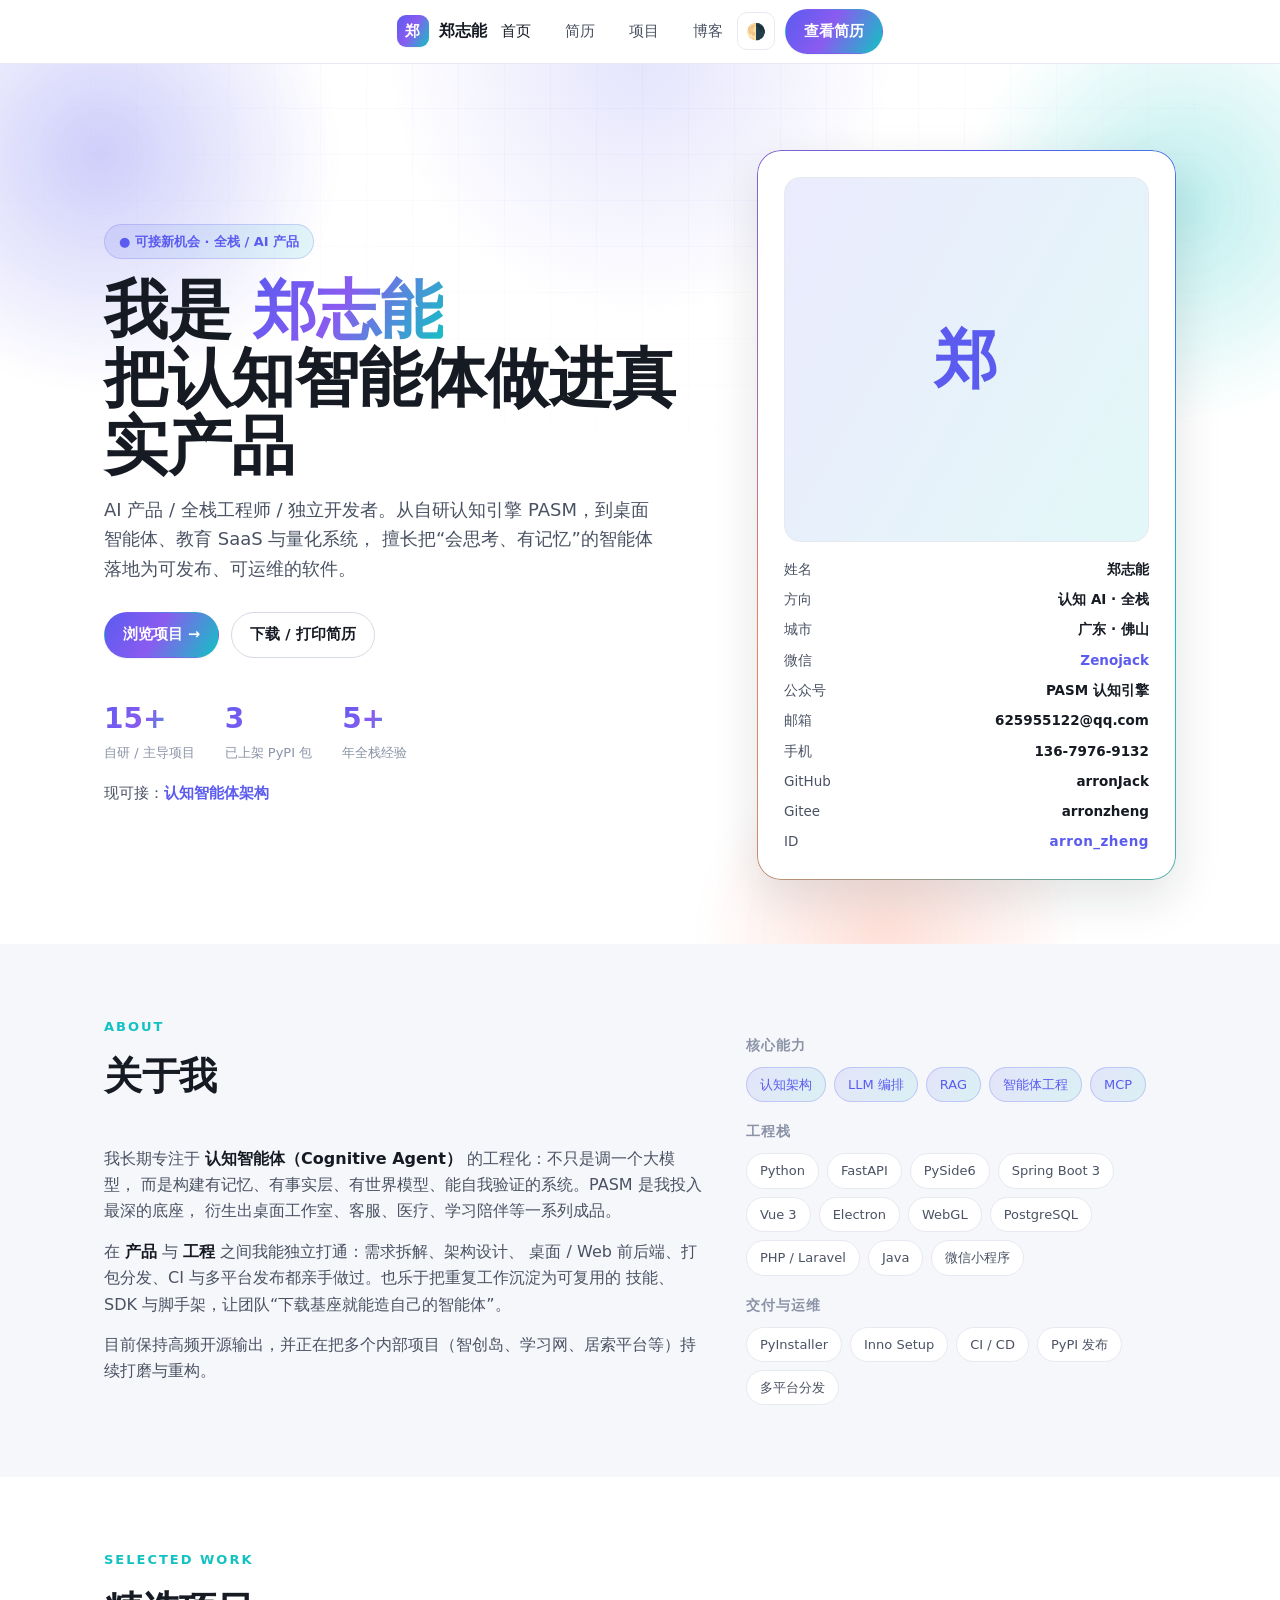
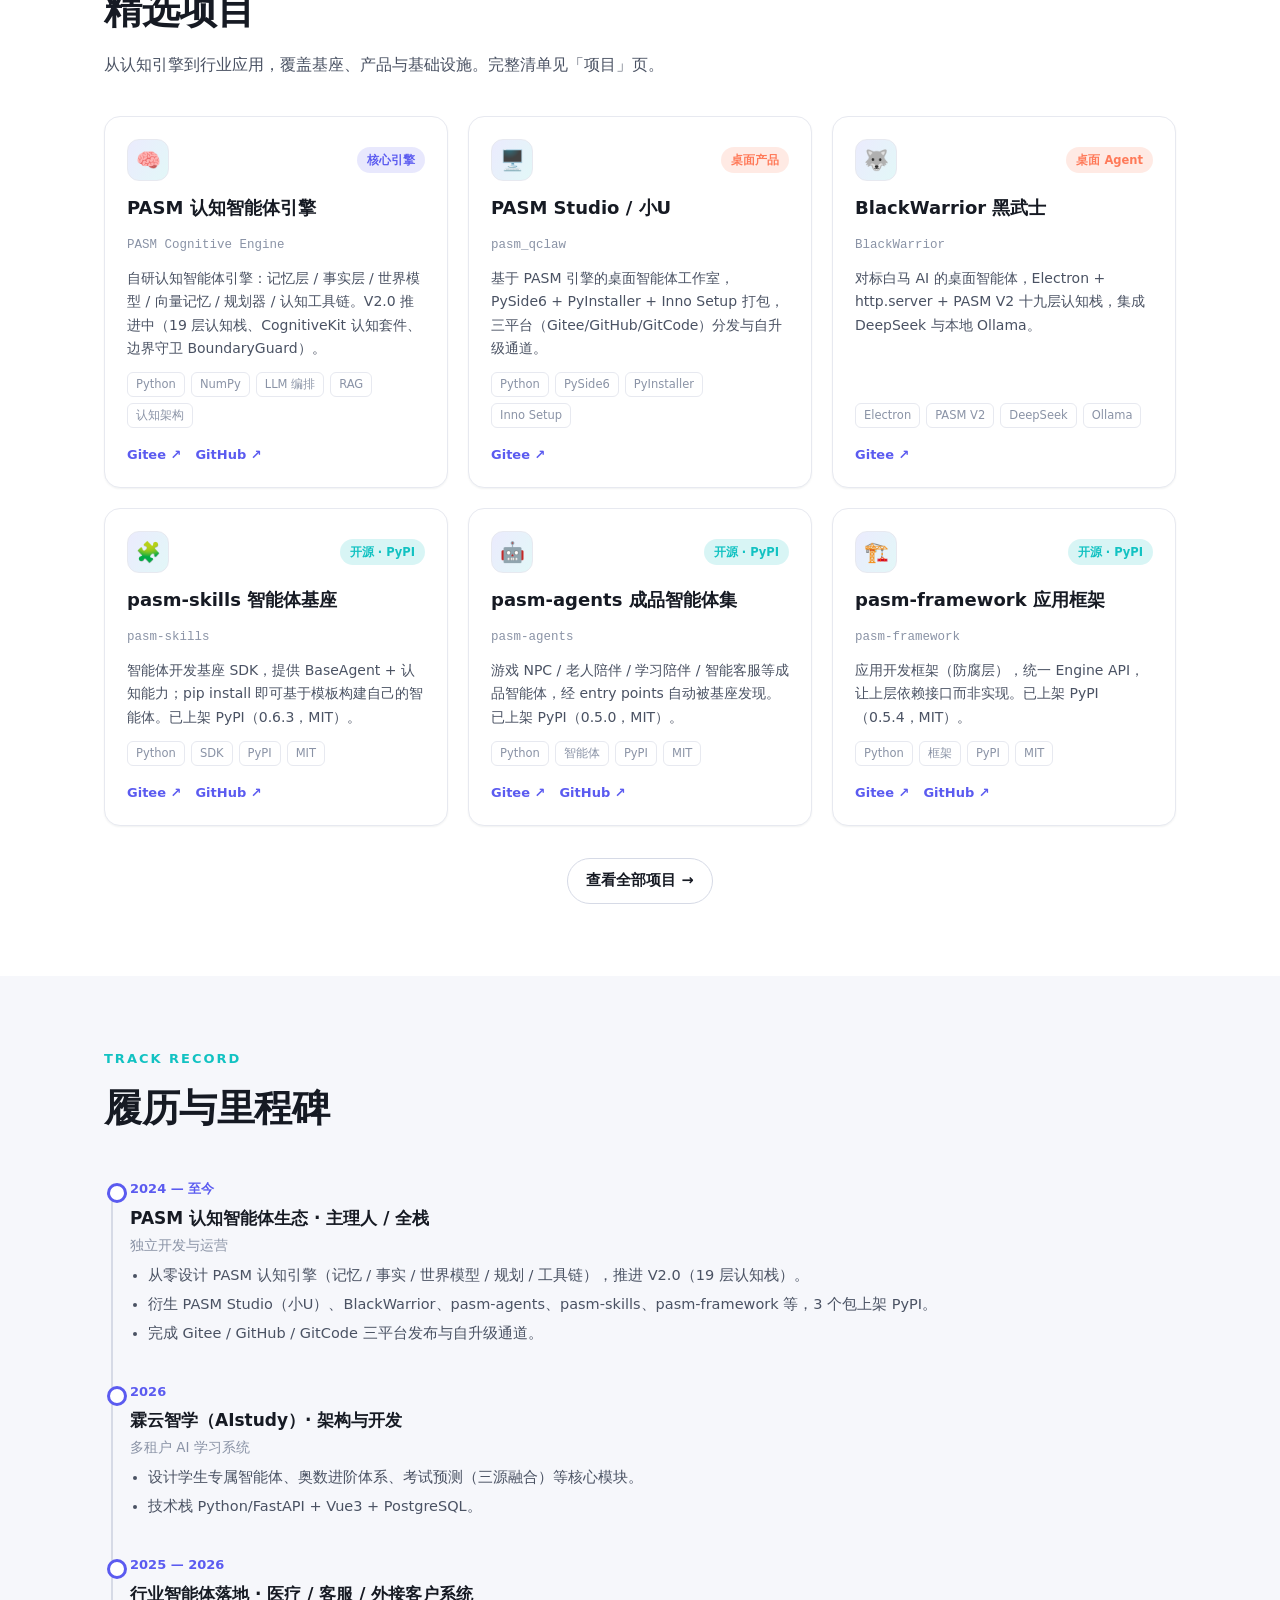
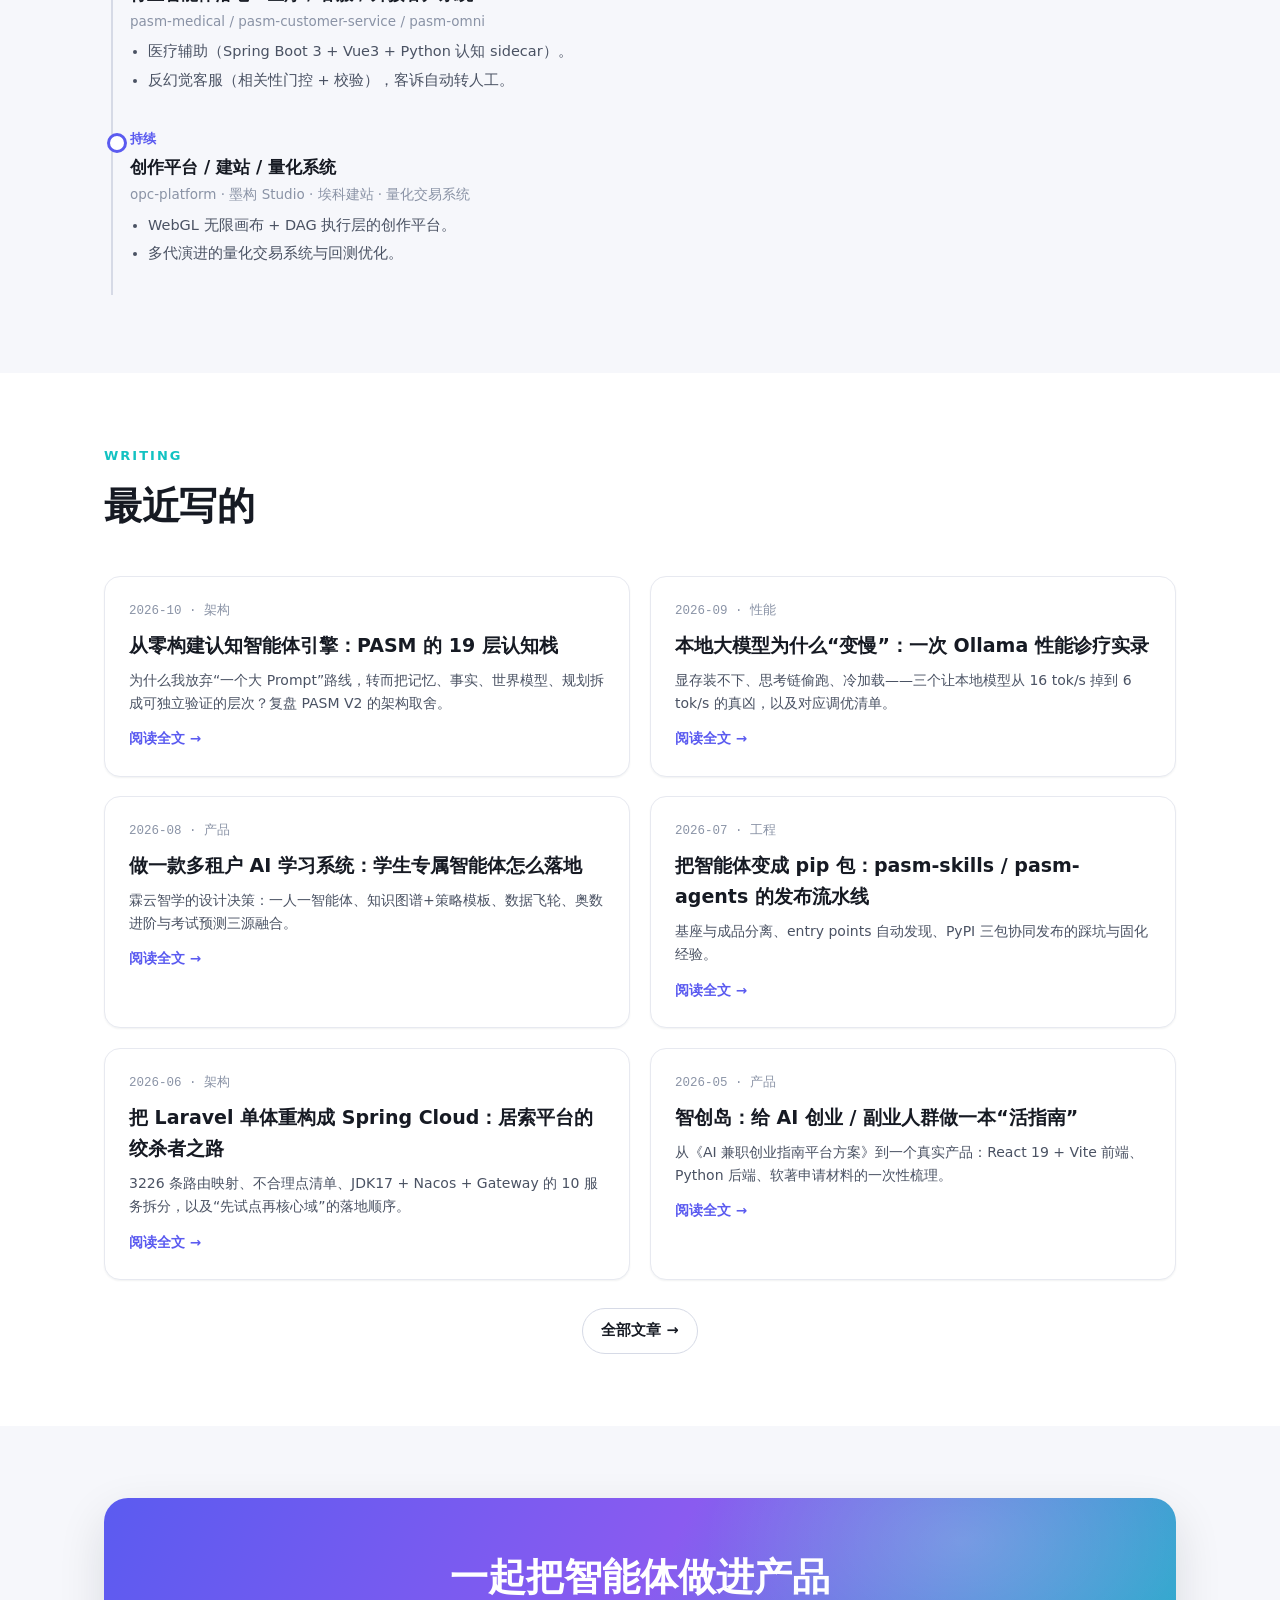
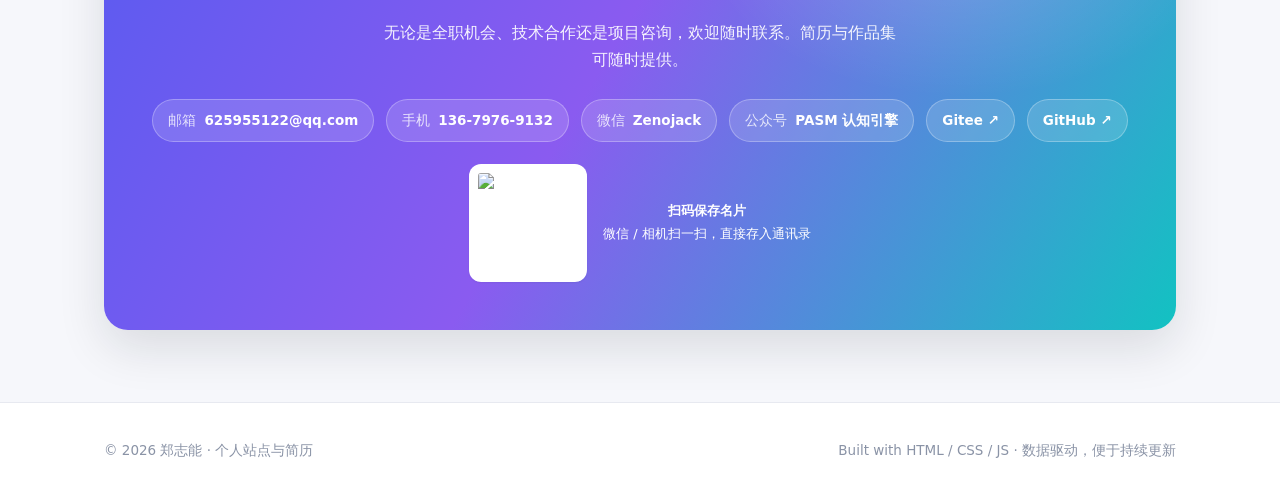
==== commit 26efe6d7: "feat: 联系方式可见化 + 动效升级 + CSDN 专栏 - 联系区展示邮箱/手机/微信 Zenojack/公众号 PASM认知引擎（保留 vCard 二维码并加入微信名） - 动态效果：Hero" ====
--- a/index.html
+++ b/index.html
@@ -29,8 +29,13 @@
     </div>
   </nav>
 
+  <div class="scroll-progress" id="scrollProgress"></div>
+
   <!-- Hero -->
   <header class="hero">
+    <div class="hero-bg" aria-hidden="true">
+      <span class="blob b1"></span><span class="blob b2"></span><span class="blob b3"></span><span class="grid"></span>
+    </div>
     <div class="wrap hero-grid">
       <div>
         <span class="eyebrow">● 可接新机会 · 全栈 / AI 产品</span>
@@ -44,10 +49,11 @@
           <a class="btn btn-ghost" href="resume.html">下载 / 打印简历</a>
         </div>
         <div class="stats">
-          <div class="stat"><div class="n">15+</div><div class="l">自研 / 主导项目</div></div>
-          <div class="stat"><div class="n">3</div><div class="l">已上架 PyPI 包</div></div>
-          <div class="stat"><div class="n">5+</div><div class="l">年全栈经验</div></div>
-        </div>
+          <div class="stat"><div class="n" data-count="15" data-suffix="+">15+</div><div class="l">自研 / 主导项目</div></div>
+          <div class="stat"><div class="n" data-count="3" data-suffix="">3</div><div class="l">已上架 PyPI 包</div></div>
+          <div class="stat"><div class="n" data-count="5" data-suffix="+">5+</div><div class="l">年全栈经验</div></div>
+        </div>
+        <div class="rotator" id="rotator"></div>
       </div>
       <aside class="avatar-card reveal">
         <div class="avatar">郑</div>
@@ -55,6 +61,10 @@
           <div><span>姓名</span><b>郑志能</b></div>
           <div><span>方向</span><b>认知 AI · 全栈</b></div>
           <div><span>城市</span><b>广东 · 佛山</b></div>
+          <div><span>微信</span><b class="wx">Zenojack</b></div>
+          <div><span>公众号</span><b>PASM 认知引擎</b></div>
+          <div><span>邮箱</span><b>625955122@qq.com</b></div>
+          <div><span>手机</span><b>136-7976-9132</b></div>
           <div><span>GitHub</span><b>arronJack</b></div>
           <div><span>Gitee</span><b>arronzheng</b></div>
           <div><span>ID</span><b style="color:var(--accent);letter-spacing:.5px">arron_zheng</b></div>
@@ -204,14 +214,19 @@
       <div class="contact-card reveal">
         <h2>一起把智能体做进产品</h2>
         <p>无论是全职机会、技术合作还是项目咨询，欢迎随时联系。简历与作品集可随时提供。</p>
-        <div class="scan-contact" style="justify-content:center;margin-top:6px">
+        <div class="contact-info">
+          <span class="contact-chip"><span class="k">邮箱</span> <a href="mailto:625955122@qq.com">625955122@qq.com</a></span>
+          <span class="contact-chip"><span class="k">手机</span> <a href="tel:13679769132">136-7976-9132</a></span>
+          <span class="contact-chip"><span class="k">微信</span> Zenojack</span>
+          <span class="contact-chip"><span class="k">公众号</span> PASM 认知引擎</span>
+          <span class="contact-chip"><a href="https://gitee.com/arronzheng" target="_blank" rel="noopener">Gitee ↗</a></span>
+          <span class="contact-chip"><a href="https://github.com/arronJack" target="_blank" rel="noopener">GitHub ↗</a></span>
+        </div>
+        <div class="scan-contact" style="justify-content:center">
           <img class="qr" src="assets/img/contact-qr.svg" alt="扫码联系郑志能" />
           <div class="qr-cap">
-            <b>扫码联系</b><br>
-            微信 / 相机扫一扫，直接保存我的名片<br>
-            <a href="https://gitee.com/arronzheng" target="_blank" rel="noopener">Gitee ↗</a>
-            &nbsp;·&nbsp;
-            <a href="https://github.com/arronJack" target="_blank" rel="noopener">GitHub ↗</a>
+            <b>扫码保存名片</b><br>
+            微信 / 相机扫一扫，直接存入通讯录
           </div>
         </div>
       </div>
--- a/assets/css/style.css
+++ b/assets/css/style.css
@@ -303,6 +303,117 @@
   .r-header .contacts { text-align: left; }
 }
 
+/* =========================================================
+   动态视觉效果（克制、专业，符合简历形象）
+   ========================================================= */
+@property --ang { syntax: '<angle>'; inherits: false; initial-value: 0deg; }
+
+/* 顶部滚动进度条 */
+.scroll-progress {
+  position: fixed; top: 0; left: 0; height: 3px; width: 0%;
+  background: var(--grad); z-index: 60; transition: width .12s linear;
+  box-shadow: 0 0 8px rgba(91,91,240,.5);
+}
+
+/* Hero 背景：漂浮光斑 + 细网格 */
+.hero-bg { position: absolute; inset: 0; overflow: hidden; pointer-events: none; z-index: 0; }
+.hero-bg .blob { position: absolute; border-radius: 50%; opacity: .55; filter: blur(8px); }
+.hero-bg .b1 { width: 480px; height: 480px; left: -140px; top: -150px;
+  background: radial-gradient(circle, rgba(91,91,240,.55), transparent 70%); animation: float1 15s ease-in-out infinite; }
+.hero-bg .b2 { width: 440px; height: 440px; right: -120px; top: -80px;
+  background: radial-gradient(circle, rgba(18,194,194,.5), transparent 70%); animation: float2 19s ease-in-out infinite; }
+.hero-bg .b3 { width: 380px; height: 380px; right: 16%; bottom: -180px;
+  background: radial-gradient(circle, rgba(255,122,89,.42), transparent 70%); animation: float3 17s ease-in-out infinite; }
+.hero-bg .grid { position: absolute; inset: -2px; opacity: .5;
+  background-image:
+    linear-gradient(rgba(91,91,240,.07) 1px, transparent 1px),
+    linear-gradient(90deg, rgba(91,91,240,.07) 1px, transparent 1px);
+  background-size: 46px 46px;
+  -webkit-mask-image: radial-gradient(72% 60% at 50% 0%, #000 25%, transparent 80%);
+          mask-image: radial-gradient(72% 60% at 50% 0%, #000 25%, transparent 80%);
+  animation: gridmove 22s linear infinite; }
+
+/* 指针跟随光晕（由 JS 写入 --mx/--my） */
+.hero::after {
+  content: ""; position: absolute; inset: 0; pointer-events: none; z-index: 0;
+  background: radial-gradient(420px circle at var(--mx, 50%) var(--my, 0%),
+              rgba(91,91,240,.16), transparent 60%);
+  transition: background .2s ease;
+}
+.hero-grid { position: relative; z-index: 1; }
+
+@keyframes float1 { 0%,100%{transform:translate(0,0)} 50%{transform:translate(40px,30px)} }
+@keyframes float2 { 0%,100%{transform:translate(0,0)} 50%{transform:translate(-36px,26px)} }
+@keyframes float3 { 0%,100%{transform:translate(0,0)} 50%{transform:translate(28px,-34px)} }
+@keyframes gridmove { to { background-position: 46px 46px; } }
+
+/* 文字轮换 */
+.rotator { margin-top: 18px; font-size: 15px; color: var(--text-soft); min-height: 22px; }
+.rotator .rk { color: var(--accent); font-weight: 600; }
+
+/* 头像卡：旋转渐变描边 */
+.avatar-card { position: relative; }
+.avatar-card::before {
+  content: ""; position: absolute; inset: -1px; border-radius: inherit; padding: 1px;
+  background: conic-gradient(from var(--ang), var(--accent), var(--accent-2), var(--accent-3), var(--accent));
+  -webkit-mask: linear-gradient(#000 0 0) content-box, linear-gradient(#000 0 0);
+  -webkit-mask-composite: xor; mask-composite: exclude;
+  animation: spin 9s linear infinite; pointer-events: none;
+}
+@keyframes spin { to { --ang: 360deg; } }
+
+/* 时间线节点脉动 */
+.tl-item::before { animation: tlpulse 2.6s ease-out infinite; }
+@keyframes tlpulse {
+  0%   { box-shadow: 0 0 0 0 rgba(91,91,240,.35); }
+  70%  { box-shadow: 0 0 0 12px rgba(91,91,240,0); }
+  100% { box-shadow: 0 0 0 0 rgba(91,91,240,0); }
+}
+
+/* 卡片入场：z 轴微抬 + 渐显（reveal 已处理位移，这里加错落延迟由 JS 注入） */
+.card, .post, .avatar-card { will-change: transform; }
+
+/* 专栏卡片 */
+.column-card {
+  display: flex; gap: 16px; align-items: flex-start; background: var(--bg-card);
+  border: 1px solid var(--border); border-radius: var(--radius); padding: 22px;
+  transition: .25s; box-shadow: var(--shadow-sm);
+}
+.column-card:hover { transform: translateY(-3px); box-shadow: var(--shadow-md); border-color: color-mix(in srgb, var(--accent) 30%, var(--border)); }
+.column-card .cicon {
+  width: 46px; height: 46px; flex: none; border-radius: 12px; background: var(--grad-soft);
+  display: grid; place-items: center; font-size: 22px; border: 1px solid var(--border);
+}
+.column-card h3 { font-size: 17px; margin-bottom: 4px; }
+.column-card .cmeta { font-size: 12.5px; color: var(--text-muted); font-family: var(--mono); margin-bottom: 6px; }
+.column-card p { font-size: 14px; color: var(--text-soft); }
+.column-card .more { display: inline-block; margin-top: 10px; color: var(--accent); font-weight: 600; font-size: 13.5px; }
+.columns-grid { display: grid; grid-template-columns: repeat(2, 1fr); gap: 20px; }
+
+/* 联系信息网格（替换纯二维码） */
+.contact-info { display: flex; flex-wrap: wrap; gap: 12px; justify-content: center; margin: 4px 0 22px; }
+.contact-chip {
+  display: inline-flex; align-items: center; gap: 8px; background: rgba(255,255,255,.14);
+  border: 1px solid rgba(255,255,255,.28); color: #fff; padding: 9px 15px; border-radius: 999px;
+  font-size: 13.5px; font-weight: 600; transition: .2s;
+}
+.contact-chip:hover { background: rgba(255,255,255,.26); }
+.contact-chip a { color: #fff; }
+.contact-chip .k { opacity: .8; font-weight: 500; }
+
+/* 头像卡里的联系标签 */
+.meta .wx { color: var(--accent) !important; }
+
+@media (prefers-reduced-motion: reduce) {
+  .hero-bg .blob, .hero-bg .grid, .avatar-card::before, .tl-item::before { animation: none !important; }
+  .hero::after { display: none; }
+}
+
+/* 打印时隐藏动效层 */
+@media print {
+  .scroll-progress, .hero-bg, .hero::after { display: none !important; }
+}
+
 /* 打印优化 */
 @media print {
   @page { size: A4; margin: 14mm; }
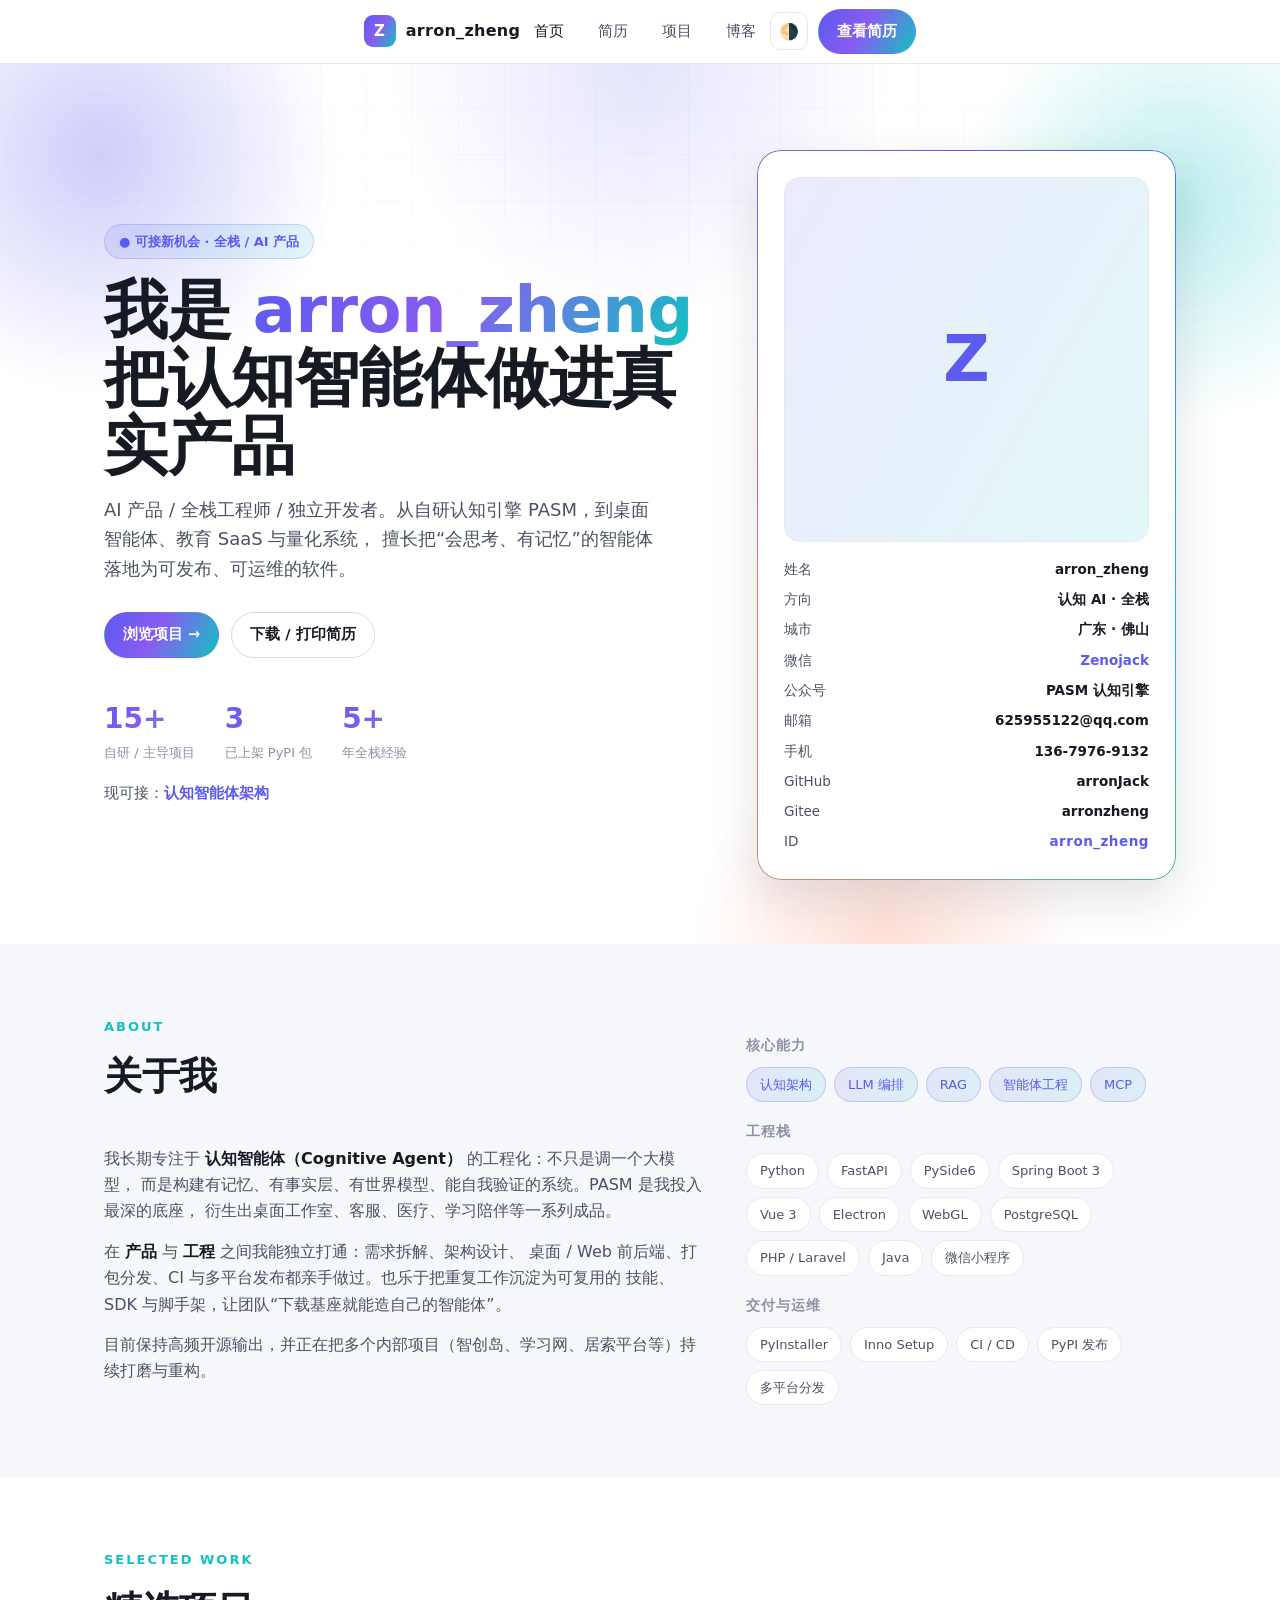
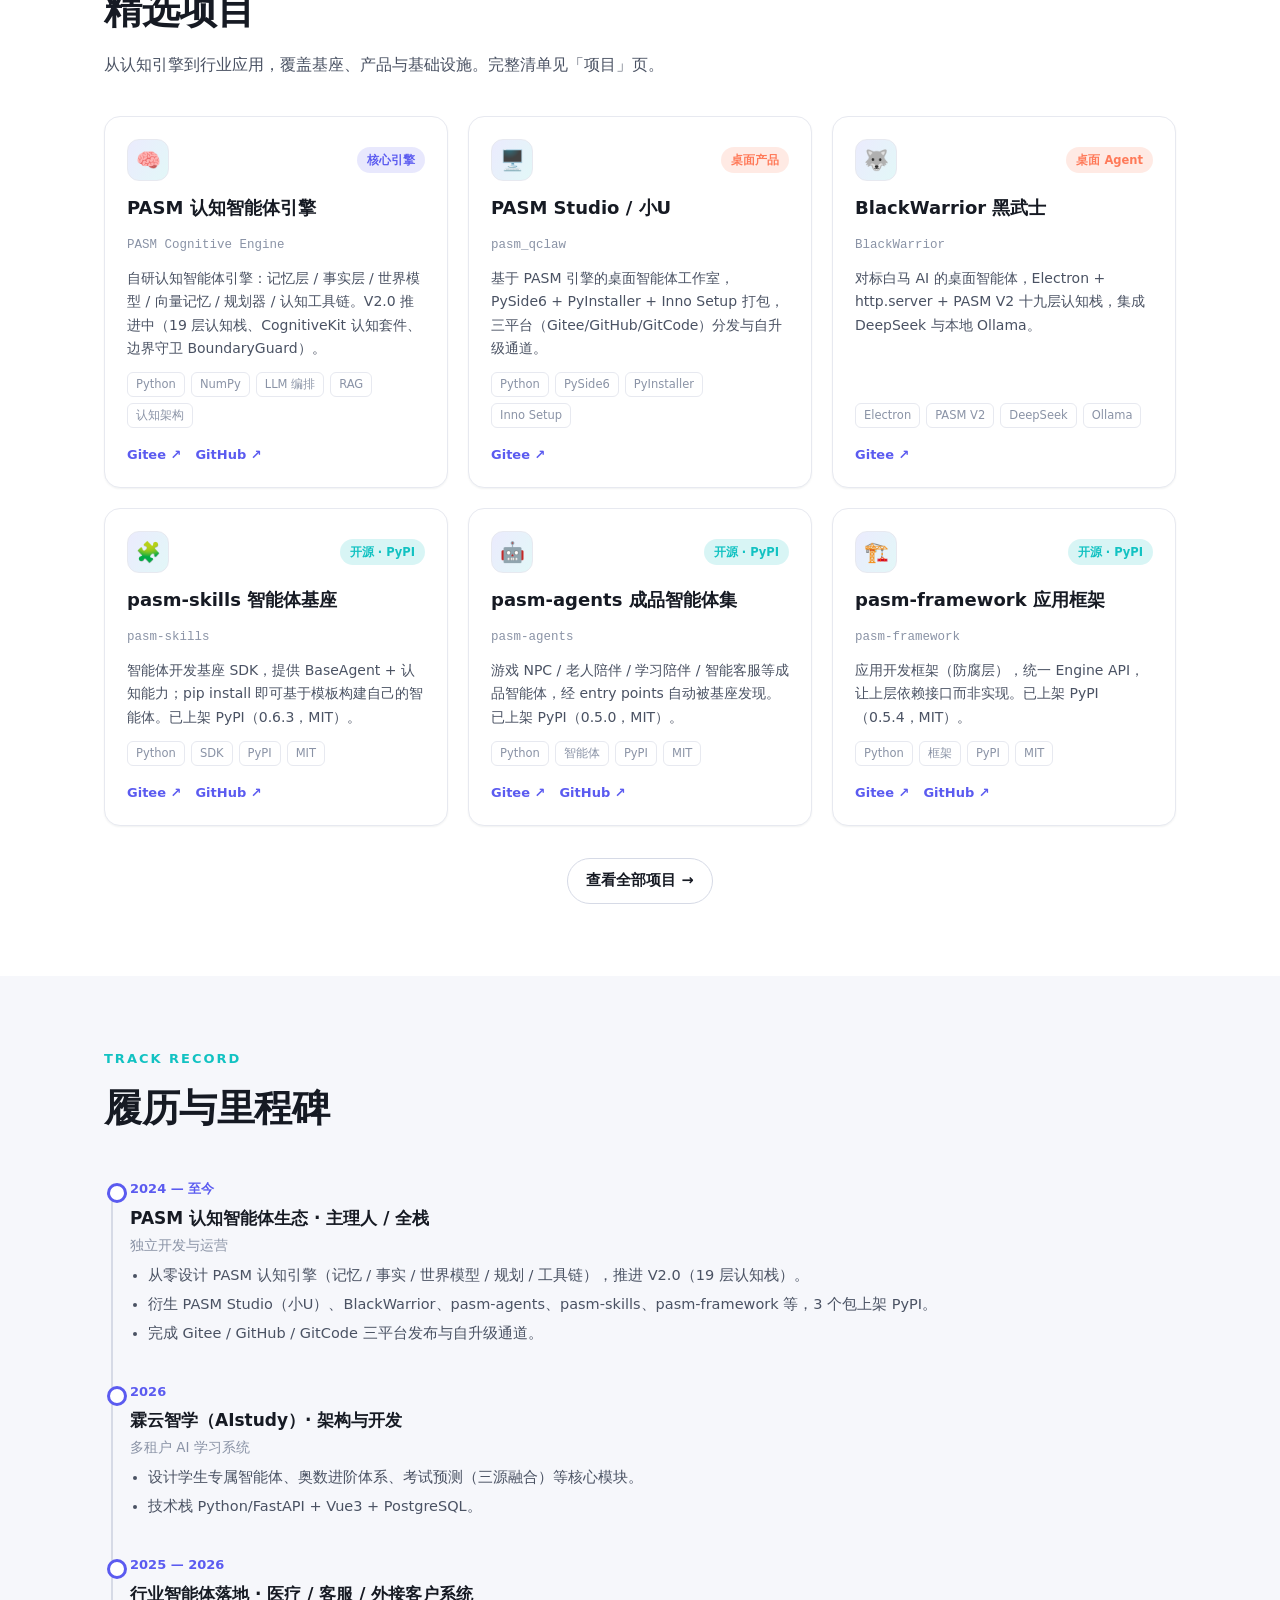
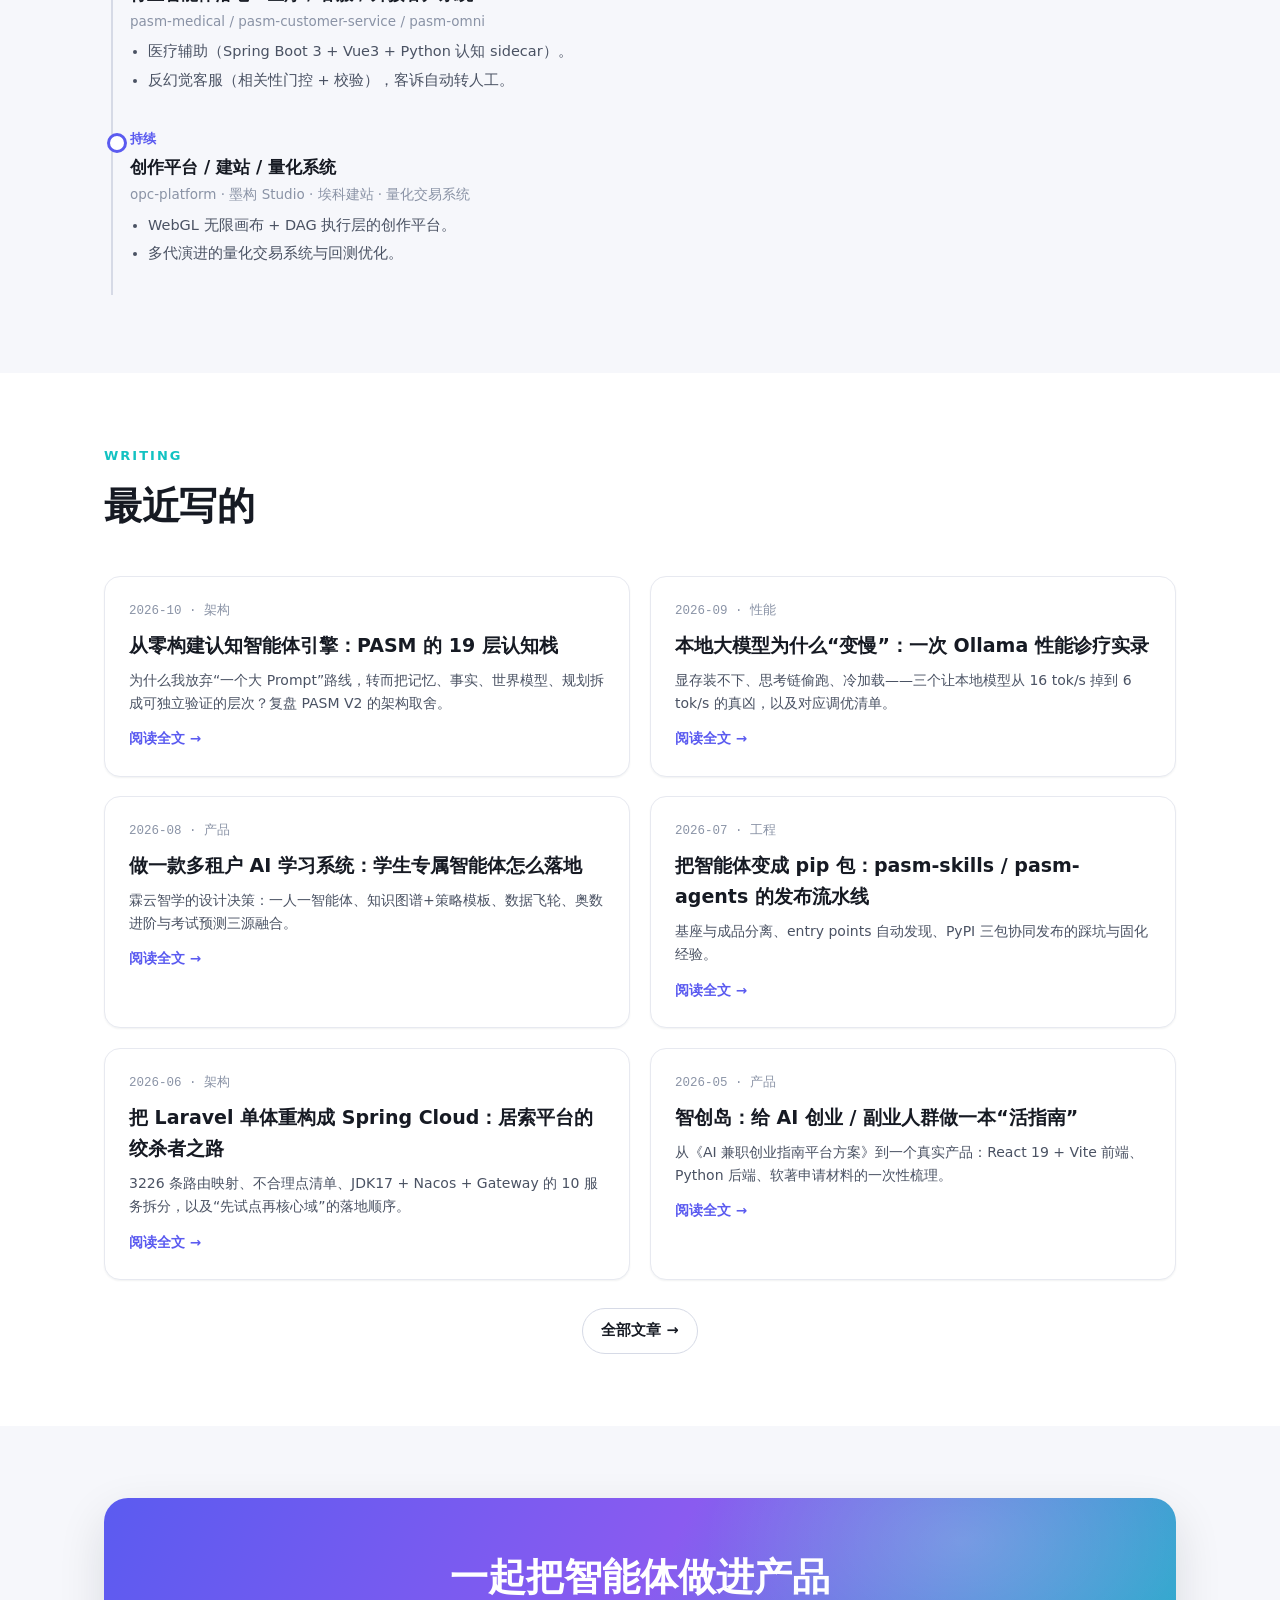
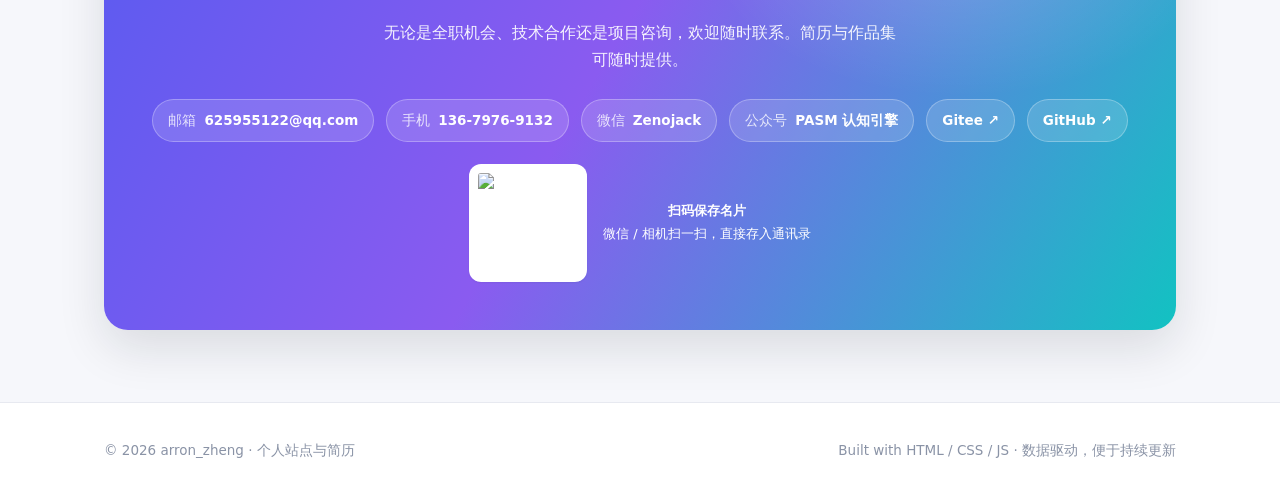
==== commit 01ce7236: "chore: 站点统一使用 arron_zheng 品牌名（简历保留真名郑志能） - index/blog/projects/README 的『郑志能』统一改为 arron_zheng - 品牌字标由" ====
--- a/index.html
+++ b/index.html
@@ -1,129 +1,129 @@
 <!DOCTYPE html>
-<html lang="zh-CN">
-<head>
-  <meta charset="UTF-8" />
-  <meta name="viewport" content="width=device-width, initial-scale=1.0" />
-  <title>郑志能 · 个人站点 | AI 产品 / 全栈工程师 / 独立开发者</title>
-  <meta name="description" content="郑志能的个人站点与在线简历：PASM 认知智能体引擎、PASM Studio、BlackWarrior、霖云智学等项目的作品集。" />
-  <link rel="stylesheet" href="assets/css/style.css" />
+<html lang="zh-CN" data-page-node-id="iFKck0fAYJRlscJJSZtRaB">
+<head data-page-node-id="r9CPdcF6KJFlAl5xaIUgXr">
+  <meta charset="UTF-8" data-page-node-id="jk2FP31cLMhbHEBjaRlqhX" />
+  <meta name="viewport" content="width=device-width, initial-scale=1.0" data-page-node-id="29Q1ealGihBxfU4SppoEVI" />
+  <title>arron_zheng · 个人站点 | AI 产品 / 全栈工程师 / 独立开发者</title>
+  <meta name="description" content="arron_zheng的个人站点与在线简历：PASM 认知智能体引擎、PASM Studio、BlackWarrior、霖云智学等项目的作品集。" data-page-node-id="xz7rsBSkD3Immh2C0Ho9t7" />
+  <link rel="stylesheet" href="assets/css/style.css" data-page-node-id="Rcvg15P0H140CC0xW3GAs3" />
 </head>
-<body>
+<body data-page-node-id="DgJiFMLDYIpEPwCKBo6nIM">
 
   <!-- 导航 -->
-  <nav class="nav">
-    <div class="wrap">
-      <a class="brand" href="index.html">
-        <span class="logo">郑</span>
-        <span>郑志能</span>
+  <nav class="nav" data-page-node-id="qiEGvI0vNqDe3OEyALi1MX">
+    <div class="wrap" data-page-node-id="Jy4mo1Gu81WEwjZNSM7JE6">
+      <a class="brand" href="index.html" data-page-node-id="rHyx51hRJOB6AbSfxPP3nG">
+        <span class="logo" data-page-node-id="28b9W6erFPe7OK6wAgHPcm">Z</span>
+        <span data-page-node-id="E0BVGWWwRkBUAXlP2h1YIr">arron_zheng</span>
       </a>
-      <div class="nav-links">
-        <a href="index.html" data-page="index">首页</a>
-        <a href="resume.html" data-page="resume">简历</a>
-        <a href="projects.html" data-page="projects">项目</a>
-        <a href="blog.html" data-page="blog">博客</a>
-      </div>
-      <div class="nav-actions">
-        <button class="theme-toggle" data-theme-toggle title="切换深色 / 浅色">🌗</button>
-        <a class="btn btn-primary" href="resume.html">查看简历</a>
+      <div class="nav-links" data-page-node-id="HV2JMsEyEHzPBzLQbv474n">
+        <a href="index.html" data-page="index" data-page-node-id="wt3DSIL5uPRajNCEaankAh">首页</a>
+        <a href="resume.html" data-page="resume" data-page-node-id="FEQGKSPMzpYzHdBBX1aVBP">简历</a>
+        <a href="projects.html" data-page="projects" data-page-node-id="H1f82bQz7GASxBtRNkFCUH">项目</a>
+        <a href="blog.html" data-page="blog" data-page-node-id="poo2ppVi0GSlbeqEuVNjwo">博客</a>
+      </div>
+      <div class="nav-actions" data-page-node-id="DFXYrndXZcSlcrJ7lCEGKH">
+        <button class="theme-toggle" data-theme-toggle title="切换深色 / 浅色" data-page-node-id="2XKjxn1gIBvgxXFUQsAdnp">🌗</button>
+        <a class="btn btn-primary" href="resume.html" data-page-node-id="nOB30v3RSnHYDOH1lihUqw">查看简历</a>
       </div>
     </div>
   </nav>
 
-  <div class="scroll-progress" id="scrollProgress"></div>
+  <div class="scroll-progress" id="scrollProgress" data-page-node-id="suPovEzJl97WuItOPAeOg2"></div>
 
   <!-- Hero -->
-  <header class="hero">
-    <div class="hero-bg" aria-hidden="true">
-      <span class="blob b1"></span><span class="blob b2"></span><span class="blob b3"></span><span class="grid"></span>
-    </div>
-    <div class="wrap hero-grid">
-      <div>
-        <span class="eyebrow">● 可接新机会 · 全栈 / AI 产品</span>
-        <h1>我是 <span class="grad">郑志能</span><br>把认知智能体做进真实产品</h1>
-        <p class="lead">
+  <header class="hero" data-page-node-id="zw8rxOuJGyKr6WJ9O0YmOC">
+    <div class="hero-bg" aria-hidden="true" data-page-node-id="96940RAGZSdp3OaugZhXwP">
+      <span class="blob b1" data-page-node-id="Ez6TiWp12taZzQSBKq18FJ"></span><span class="blob b2" data-page-node-id="LLVgepdHhgjaKVWYqgOtgp"></span><span class="blob b3" data-page-node-id="GWSzD0IlDiXGh3ly8jXV2t"></span><span class="grid" data-page-node-id="wkW7sXGrKf6hUVQ95ePK6Y"></span>
+    </div>
+    <div class="wrap hero-grid" data-page-node-id="mxJoppCX1wEcmClgJCFu9a">
+      <div data-page-node-id="otYDhj2WiTL7OnCnca6VDE">
+        <span class="eyebrow" data-page-node-id="XMx7D3iZ8D8NZla3DRuXdH">● 可接新机会 · 全栈 / AI 产品</span>
+        <h1 data-page-node-id="nHqXWHAURNkmXqnfBBp2wP">我是 <span class="grad" data-page-node-id="69J8FOxG6qHsYbIwJaFi51">arron_zheng</span><br data-page-node-id="kVU9eFimGxvZwNz9qgxwuY">把认知智能体做进真实产品</h1>
+        <p class="lead" data-page-node-id="FGAEpVBX2AuvwvMcnzoZD1">
           AI 产品 / 全栈工程师 / 独立开发者。从自研认知引擎 PASM，到桌面智能体、教育 SaaS 与量化系统，
           擅长把“会思考、有记忆”的智能体落地为可发布、可运维的软件。
         </p>
-        <div class="cta">
-          <a class="btn btn-primary" href="projects.html">浏览项目 →</a>
-          <a class="btn btn-ghost" href="resume.html">下载 / 打印简历</a>
-        </div>
-        <div class="stats">
-          <div class="stat"><div class="n" data-count="15" data-suffix="+">15+</div><div class="l">自研 / 主导项目</div></div>
-          <div class="stat"><div class="n" data-count="3" data-suffix="">3</div><div class="l">已上架 PyPI 包</div></div>
-          <div class="stat"><div class="n" data-count="5" data-suffix="+">5+</div><div class="l">年全栈经验</div></div>
-        </div>
-        <div class="rotator" id="rotator"></div>
-      </div>
-      <aside class="avatar-card reveal">
-        <div class="avatar">郑</div>
-        <div class="meta">
-          <div><span>姓名</span><b>郑志能</b></div>
-          <div><span>方向</span><b>认知 AI · 全栈</b></div>
-          <div><span>城市</span><b>广东 · 佛山</b></div>
-          <div><span>微信</span><b class="wx">Zenojack</b></div>
-          <div><span>公众号</span><b>PASM 认知引擎</b></div>
-          <div><span>邮箱</span><b>625955122@qq.com</b></div>
-          <div><span>手机</span><b>136-7976-9132</b></div>
-          <div><span>GitHub</span><b>arronJack</b></div>
-          <div><span>Gitee</span><b>arronzheng</b></div>
-          <div><span>ID</span><b style="color:var(--accent);letter-spacing:.5px">arron_zheng</b></div>
+        <div class="cta" data-page-node-id="S4Z6UK50zGF5QBhbbYkupH">
+          <a class="btn btn-primary" href="projects.html" data-page-node-id="Ha6jJaNaSgeRAsBLFzANzW">浏览项目 →</a>
+          <a class="btn btn-ghost" href="resume.html" data-page-node-id="68vBlsVoirhcB5VGvWcwu2">下载 / 打印简历</a>
+        </div>
+        <div class="stats" data-page-node-id="x3meZk7syXQOGM4Sden8Vs">
+          <div class="stat" data-page-node-id="i9BHj4CMlDb7X4vUA5YVmS"><div class="n" data-count="15" data-suffix="+" data-page-node-id="eWpjK8lalTL8Ly6BZszwAS">15+</div><div class="l" data-page-node-id="h7LXJ8sygmzTMNRNgHHihT">自研 / 主导项目</div></div>
+          <div class="stat" data-page-node-id="m2a1vbDb82n6xtd5qPxqxp"><div class="n" data-count="3" data-suffix="" data-page-node-id="rQxHvDNqnOYjisaHXy6Z3K">3</div><div class="l" data-page-node-id="sVwA6AAvHPuwr7fdJqBvAZ">已上架 PyPI 包</div></div>
+          <div class="stat" data-page-node-id="fHEWHyt07UA5YuraH05Cx2"><div class="n" data-count="5" data-suffix="+" data-page-node-id="nopXzVfZOiHJntBdtjaVTG">5+</div><div class="l" data-page-node-id="l8tJMzZNgiDEsDFJ7Juv3J">年全栈经验</div></div>
+        </div>
+        <div class="rotator" id="rotator" data-page-node-id="hzBo3sxaDDWg2kjjYQiCVF"></div>
+      </div>
+      <aside class="avatar-card reveal" data-page-node-id="BzyvgCtDYqqxEwWcMYPX2U">
+        <div class="avatar" data-page-node-id="HNHs30ardtm4IjKR1qom40">Z</div>
+        <div class="meta" data-page-node-id="YLwSpn4kx2n39WCaVR2gVj">
+          <div data-page-node-id="zhln9QrjTpSDc3p657hU0H"><span data-page-node-id="qVIJmVM0niV0PrfM1VWlHx">姓名</span><b data-page-node-id="vqgDn0SlfvOHdnUaXIEBql">arron_zheng</b></div>
+          <div data-page-node-id="y5Fjb3XA7SKEj2jhMzDhvG"><span data-page-node-id="hjHsxOcwprFJOVeq7JEorm">方向</span><b data-page-node-id="vlxcSulyeVdqNvzzhfjwPD">认知 AI · 全栈</b></div>
+          <div data-page-node-id="4TzRDBVyDdUlis5pdvUqDX"><span data-page-node-id="cAVPmpHhkX1aBoUuODYK2n">城市</span><b data-page-node-id="qsXDCIemU4pVWX2RwLoa9T">广东 · 佛山</b></div>
+          <div data-page-node-id="ByLBa99rFXKLmO9WqQwlFJ"><span data-page-node-id="hP3SuEtN0BnEwMkiEfhsoa">微信</span><b class="wx" data-page-node-id="Ks6YWs6jafgdnfP9uYzQAX">Zenojack</b></div>
+          <div data-page-node-id="1tS3G6NWfs3exUHsAtiIWd"><span data-page-node-id="XMMbiqmJwDhshOHnfMwggD">公众号</span><b data-page-node-id="0Ep8vws6ERT63jUoxAPNKc">PASM 认知引擎</b></div>
+          <div data-page-node-id="uGBkN25qHTxA1SV7NFthWS"><span data-page-node-id="NbL5KopeUOpQIP3agoKJHt">邮箱</span><b data-page-node-id="9Dr8RQj43Yzn0S2lwifm2Z">625955122@qq.com</b></div>
+          <div data-page-node-id="fsGgXVfqnMExph8Eqq1n5f"><span data-page-node-id="vWuUbIKu7BMwTXrJeCDSuy">手机</span><b data-page-node-id="mM1q33MSwihhYBw4hxCJ4Y">136-7976-9132</b></div>
+          <div data-page-node-id="ZcDQ5gtdWJcLB8d7s3PjQr"><span data-page-node-id="EPsvkEuQcFLIwwezXUa1hj">GitHub</span><b data-page-node-id="E1KvmknIhq2bIQUtj48Kwh">arronJack</b></div>
+          <div data-page-node-id="aQVb8irOxKUkz6ywtbLuvK"><span data-page-node-id="GeOB4uPF137RCiCUWdF9Xs">Gitee</span><b data-page-node-id="iAU2OOJYjLQuqNmc0n29js">arronzheng</b></div>
+          <div data-page-node-id="o06ImUgC0xyJRB9wE9Wm9G"><span data-page-node-id="a7oawCKv6oSfOsCsxqH9SY">ID</span><b style="color:var(--accent);letter-spacing:.5px" data-page-node-id="BvhH85ARbox6OXEGqpzhRD">arron_zheng</b></div>
         </div>
       </aside>
     </div>
   </header>
 
   <!-- 关于 + 技能 -->
-  <section class="bg-soft" id="about">
-    <div class="wrap about-grid">
-      <div class="about reveal">
-        <div class="section-head">
-          <div class="kicker">About</div>
-          <h2>关于我</h2>
-        </div>
-        <p>我长期专注于 <strong>认知智能体（Cognitive Agent）</strong> 的工程化：不只是调一个大模型，
+  <section class="bg-soft" id="about" data-page-node-id="aVSexzV41QjlMYU2WU5MHF">
+    <div class="wrap about-grid" data-page-node-id="OXBDJIj8BBVUSB8MRDYKHi">
+      <div class="about reveal" data-page-node-id="BHkZFsfXOOuoexlLcC7KwX">
+        <div class="section-head" data-page-node-id="AHcAe3jthuGxZ6VKehAJAe">
+          <div class="kicker" data-page-node-id="f4OylGelgz5oiFXrSIKQAX">About</div>
+          <h2 data-page-node-id="KlfnD6JejugbSd984nBMfv">关于我</h2>
+        </div>
+        <p data-page-node-id="eImJ6PnpOPLl7D4FLOv9Zs">我长期专注于 <strong data-page-node-id="6PjbKkyf87oBPe6MNWikCk">认知智能体（Cognitive Agent）</strong> 的工程化：不只是调一个大模型，
         而是构建有记忆、有事实层、有世界模型、能自我验证的系统。PASM 是我投入最深的底座，
         衍生出桌面工作室、客服、医疗、学习陪伴等一系列成品。</p>
-        <p>在 <strong>产品</strong> 与 <strong>工程</strong> 之间我能独立打通：需求拆解、架构设计、
+        <p data-page-node-id="oHleMQbUKGx05TA6f9P2vm">在 <strong data-page-node-id="yFMYRz3qPeq381AUKPhWna">产品</strong> 与 <strong data-page-node-id="1vAFFaR9hdBE3dSXmHCDaT">工程</strong> 之间我能独立打通：需求拆解、架构设计、
         桌面 / Web 前后端、打包分发、CI 与多平台发布都亲手做过。也乐于把重复工作沉淀为可复用的
         技能、SDK 与脚手架，让团队“下载基座就能造自己的智能体”。</p>
-        <p>目前保持高频开源输出，并正在把多个内部项目（智创岛、学习网、居索平台等）持续打磨与重构。</p>
-      </div>
-      <div class="reveal">
-        <div class="skill-group">
-          <h4>核心能力</h4>
-          <div class="tags">
-            <span class="tag accent">认知架构</span>
-            <span class="tag accent">LLM 编排</span>
-            <span class="tag accent">RAG</span>
-            <span class="tag accent">智能体工程</span>
-            <span class="tag accent">MCP</span>
-          </div>
-        </div>
-        <div class="skill-group">
-          <h4>工程栈</h4>
-          <div class="tags">
-            <span class="tag">Python</span>
-            <span class="tag">FastAPI</span>
-            <span class="tag">PySide6</span>
-            <span class="tag">Spring Boot 3</span>
-            <span class="tag">Vue 3</span>
-            <span class="tag">Electron</span>
-            <span class="tag">WebGL</span>
-            <span class="tag">PostgreSQL</span>
-            <span class="tag">PHP / Laravel</span>
-            <span class="tag">Java</span>
-            <span class="tag">微信小程序</span>
-          </div>
-        </div>
-        <div class="skill-group">
-          <h4>交付与运维</h4>
-          <div class="tags">
-            <span class="tag">PyInstaller</span>
-            <span class="tag">Inno Setup</span>
-            <span class="tag">CI / CD</span>
-            <span class="tag">PyPI 发布</span>
-            <span class="tag">多平台分发</span>
+        <p data-page-node-id="pv9lhlNnhBJWhF6DXxoeEg">目前保持高频开源输出，并正在把多个内部项目（智创岛、学习网、居索平台等）持续打磨与重构。</p>
+      </div>
+      <div class="reveal" data-page-node-id="EkwYIoUyXGCilfd8zRaYus">
+        <div class="skill-group" data-page-node-id="cylsJTbLMfa9PNqe2p2bvu">
+          <h4 data-page-node-id="VPlIY6dnir3h3wQYKbmHxk">核心能力</h4>
+          <div class="tags" data-page-node-id="Kq8jfvz8hcA5gollUkt6HC">
+            <span class="tag accent" data-page-node-id="fRWpLSFDAVmnNKpnybmHYp">认知架构</span>
+            <span class="tag accent" data-page-node-id="qwlcEqaIUchl8ME8gyPX5z">LLM 编排</span>
+            <span class="tag accent" data-page-node-id="fde6uJqYGEPWiWIw5ZAAp3">RAG</span>
+            <span class="tag accent" data-page-node-id="ulGmeZIAVKCdZfeMWl3UQW">智能体工程</span>
+            <span class="tag accent" data-page-node-id="D2IzD1jhu08YPomWErgc9l">MCP</span>
+          </div>
+        </div>
+        <div class="skill-group" data-page-node-id="HlGvHzUWYjAGEKG8tYi223">
+          <h4 data-page-node-id="ewBA171GTu2ONNcjGiDuCm">工程栈</h4>
+          <div class="tags" data-page-node-id="hHCO3BlqwZHVcj2eSVXoS5">
+            <span class="tag" data-page-node-id="LUXvoQVaX0PMDzDskCwtAZ">Python</span>
+            <span class="tag" data-page-node-id="5DKcHx0iOgmAjtVgLcWijM">FastAPI</span>
+            <span class="tag" data-page-node-id="8c386XEGrlaqxoPKIxKKnG">PySide6</span>
+            <span class="tag" data-page-node-id="06A8QiWYKOrPbIawE70o05">Spring Boot 3</span>
+            <span class="tag" data-page-node-id="NsMfPrlLBHLyBOHhmR9cGw">Vue 3</span>
+            <span class="tag" data-page-node-id="Au2B5qe83YuihtGOkP6xhR">Electron</span>
+            <span class="tag" data-page-node-id="9MX6wRcDrpSvHhX1TKNm30">WebGL</span>
+            <span class="tag" data-page-node-id="VV5C5vlZLPGA2evD9mfChH">PostgreSQL</span>
+            <span class="tag" data-page-node-id="jOFNRiHX1sZ2VtkLr82hj5">PHP / Laravel</span>
+            <span class="tag" data-page-node-id="XZMTn0B7ElYHGu8p2gVGFY">Java</span>
+            <span class="tag" data-page-node-id="PIMaL4W6KyA6Brhay1c5XB">微信小程序</span>
+          </div>
+        </div>
+        <div class="skill-group" data-page-node-id="TD0GQSIAd5jyKumiS0HRuC">
+          <h4 data-page-node-id="SYJ7vuE6kx70pJ7gJqIGPb">交付与运维</h4>
+          <div class="tags" data-page-node-id="FyxKpSHqHsVjK3bteAjtnf">
+            <span class="tag" data-page-node-id="Ca5kpl1CltKQBUom5HH9a9">PyInstaller</span>
+            <span class="tag" data-page-node-id="2d8P6INqeFXv5wUcf9Ow4m">Inno Setup</span>
+            <span class="tag" data-page-node-id="AEjfpvhhf6lYeVm3vLBI0p">CI / CD</span>
+            <span class="tag" data-page-node-id="xBPBEHus0ujwCn60fmP0un">PyPI 发布</span>
+            <span class="tag" data-page-node-id="VaejtiME1SBBigxFnLjEU3">多平台分发</span>
           </div>
         </div>
       </div>
@@ -131,63 +131,63 @@
   </section>
 
   <!-- 精选项目 -->
-  <section id="projects">
-    <div class="wrap">
-      <div class="section-head reveal">
-        <div class="kicker">Selected Work</div>
-        <h2>精选项目</h2>
-        <p>从认知引擎到行业应用，覆盖基座、产品与基础设施。完整清单见「项目」页。</p>
-      </div>
-      <div class="projects-grid" id="projects-grid" data-limit="6"></div>
-      <div style="text-align:center;margin-top:32px" class="reveal">
-        <a class="btn btn-ghost" href="projects.html">查看全部项目 →</a>
+  <section id="projects" data-page-node-id="uLjVKnNrUsbMbspoeRA65x">
+    <div class="wrap" data-page-node-id="tfhdRqGlghHM378IB1GP9i">
+      <div class="section-head reveal" data-page-node-id="RmfWAtdaB69a6zUiAE8qSi">
+        <div class="kicker" data-page-node-id="rMokUSbjqvbWWGUWRcq55L">Selected Work</div>
+        <h2 data-page-node-id="JV2DWN9FGiaZVfFt93oAhc">精选项目</h2>
+        <p data-page-node-id="EPxdAQUplx1t4u5tkkEa8f">从认知引擎到行业应用，覆盖基座、产品与基础设施。完整清单见「项目」页。</p>
+      </div>
+      <div class="projects-grid" id="projects-grid" data-limit="6" data-page-node-id="hm6dgT90d4yJ0nRvAjGxO6"></div>
+      <div style="text-align:center;margin-top:32px" class="reveal" data-page-node-id="uE8R1GLay6TEyyoyQhNnxx">
+        <a class="btn btn-ghost" href="projects.html" data-page-node-id="rv56ixVfFjmiPKsUmoyVGO">查看全部项目 →</a>
       </div>
     </div>
   </section>
 
   <!-- 履历时间线 -->
-  <section class="bg-soft" id="timeline">
-    <div class="wrap">
-      <div class="section-head reveal">
-        <div class="kicker">Track Record</div>
-        <h2>履历与里程碑</h2>
-      </div>
-      <div class="timeline">
-        <div class="tl-item reveal">
-          <div class="when">2024 — 至今</div>
-          <h4>PASM 认知智能体生态 · 主理人 / 全栈</h4>
-          <div class="org">独立开发与运营</div>
-          <ul>
-            <li>从零设计 PASM 认知引擎（记忆 / 事实 / 世界模型 / 规划 / 工具链），推进 V2.0（19 层认知栈）。</li>
-            <li>衍生 PASM Studio（小U）、BlackWarrior、pasm-agents、pasm-skills、pasm-framework 等，3 个包上架 PyPI。</li>
-            <li>完成 Gitee / GitHub / GitCode 三平台发布与自升级通道。</li>
-          </ul>
-        </div>
-        <div class="tl-item reveal">
-          <div class="when">2026</div>
-          <h4>霖云智学（AIstudy）· 架构与开发</h4>
-          <div class="org">多租户 AI 学习系统</div>
-          <ul>
-            <li>设计学生专属智能体、奥数进阶体系、考试预测（三源融合）等核心模块。</li>
-            <li>技术栈 Python/FastAPI + Vue3 + PostgreSQL。</li>
-          </ul>
-        </div>
-        <div class="tl-item reveal">
-          <div class="when">2025 — 2026</div>
-          <h4>行业智能体落地 · 医疗 / 客服 / 外接客户系统</h4>
-          <div class="org">pasm-medical / pasm-customer-service / pasm-omni</div>
-          <ul>
-            <li>医疗辅助（Spring Boot 3 + Vue3 + Python 认知 sidecar）。</li>
-            <li>反幻觉客服（相关性门控 + 校验），客诉自动转人工。</li>
-          </ul>
-        </div>
-        <div class="tl-item reveal">
-          <div class="when">持续</div>
-          <h4>创作平台 / 建站 / 量化系统</h4>
-          <div class="org">opc-platform · 墨构 Studio · 埃科建站 · 量化交易系统</div>
-          <ul>
-            <li>WebGL 无限画布 + DAG 执行层的创作平台。</li>
-            <li>多代演进的量化交易系统与回测优化。</li>
+  <section class="bg-soft" id="timeline" data-page-node-id="34k1y46JHfybycTWnNJYH7">
+    <div class="wrap" data-page-node-id="Lz93pumgFtQ2C5lT6ISrLm">
+      <div class="section-head reveal" data-page-node-id="teP8sorlWT9LyTifAiBMN6">
+        <div class="kicker" data-page-node-id="GbKbfv0lmHQ0NPy2F9kdhZ">Track Record</div>
+        <h2 data-page-node-id="pRkBoYLmqVDhOANrj7zBwR">履历与里程碑</h2>
+      </div>
+      <div class="timeline" data-page-node-id="pkkB7eaV7hIkztivBqasSs">
+        <div class="tl-item reveal" data-page-node-id="B9UelNcPHriolpQendDEmc">
+          <div class="when" data-page-node-id="U2cjMCG78xmzKsbV34b4m7">2024 — 至今</div>
+          <h4 data-page-node-id="NUkMTHwmgEYHTTlUiExchq">PASM 认知智能体生态 · 主理人 / 全栈</h4>
+          <div class="org" data-page-node-id="lc35iSBnZtwH9PZrGViP0R">独立开发与运营</div>
+          <ul data-page-node-id="6mE2zU65hMsnlvqSrsrJ1Y">
+            <li data-page-node-id="ToiIAfVgjoF09LLFpCHYc6">从零设计 PASM 认知引擎（记忆 / 事实 / 世界模型 / 规划 / 工具链），推进 V2.0（19 层认知栈）。</li>
+            <li data-page-node-id="VyUK03NEFX0iYPyqP2lR0n">衍生 PASM Studio（小U）、BlackWarrior、pasm-agents、pasm-skills、pasm-framework 等，3 个包上架 PyPI。</li>
+            <li data-page-node-id="M3ZYFkQH2IUVAXRcN1KP0a">完成 Gitee / GitHub / GitCode 三平台发布与自升级通道。</li>
+          </ul>
+        </div>
+        <div class="tl-item reveal" data-page-node-id="bvZ3s9YWowqQefGtfRDWiW">
+          <div class="when" data-page-node-id="s1mE7K0XPsNj2Ho5IxvD3g">2026</div>
+          <h4 data-page-node-id="iXxHnaoJWDsfsABCCpWhEp">霖云智学（AIstudy）· 架构与开发</h4>
+          <div class="org" data-page-node-id="ljBS1BOoozvJPpdkVVVEFa">多租户 AI 学习系统</div>
+          <ul data-page-node-id="myFcxks5nrSGhI1EGIBOLx">
+            <li data-page-node-id="mkOCvhBFdG1prGcVourHMw">设计学生专属智能体、奥数进阶体系、考试预测（三源融合）等核心模块。</li>
+            <li data-page-node-id="oE1TrglWUZkNBIV6egr2kO">技术栈 Python/FastAPI + Vue3 + PostgreSQL。</li>
+          </ul>
+        </div>
+        <div class="tl-item reveal" data-page-node-id="czB1xYViCKk64ly6nviubG">
+          <div class="when" data-page-node-id="u2zVCf5XMqfFotAsHybiZv">2025 — 2026</div>
+          <h4 data-page-node-id="OsnIDPBwlBKPkRXHKXQsjN">行业智能体落地 · 医疗 / 客服 / 外接客户系统</h4>
+          <div class="org" data-page-node-id="ohl0FylSZTNTLgAG82vsnN">pasm-medical / pasm-customer-service / pasm-omni</div>
+          <ul data-page-node-id="1DA76zDwqxHU37gnvmeH9F">
+            <li data-page-node-id="SWRCIE2o7nGJYuBQfUgEOY">医疗辅助（Spring Boot 3 + Vue3 + Python 认知 sidecar）。</li>
+            <li data-page-node-id="7Ninpbba6ewCnd3bMNbsKg">反幻觉客服（相关性门控 + 校验），客诉自动转人工。</li>
+          </ul>
+        </div>
+        <div class="tl-item reveal" data-page-node-id="0DPQN3VfiPgqaQ8RNgyZVL">
+          <div class="when" data-page-node-id="TfuoFLvkDrtFSABzOq6QXA">持续</div>
+          <h4 data-page-node-id="NT3SWvkdQyK2y1uObF8oTw">创作平台 / 建站 / 量化系统</h4>
+          <div class="org" data-page-node-id="nqKUt6mz7nkEawDrvXTJak">opc-platform · 墨构 Studio · 埃科建站 · 量化交易系统</div>
+          <ul data-page-node-id="ur5V0CSpvZXHFrQCx6KD0r">
+            <li data-page-node-id="NYQsYkJHHc6w2Y9G8q1CKn">WebGL 无限画布 + DAG 执行层的创作平台。</li>
+            <li data-page-node-id="5xKkRLBGtsI18I912wf3wj">多代演进的量化交易系统与回测优化。</li>
           </ul>
         </div>
       </div>
@@ -195,37 +195,37 @@
   </section>
 
   <!-- 博客预览 -->
-  <section id="blog">
-    <div class="wrap">
-      <div class="section-head reveal">
-        <div class="kicker">Writing</div>
-        <h2>最近写的</h2>
-      </div>
-      <div class="blog-grid" id="posts-grid"></div>
-      <div style="text-align:center;margin-top:28px" class="reveal">
-        <a class="btn btn-ghost" href="blog.html">全部文章 →</a>
+  <section id="blog" data-page-node-id="v2aoferoHgUmnzGbBDigh4">
+    <div class="wrap" data-page-node-id="PUzZe2hIr6kkVbiZFn8z5R">
+      <div class="section-head reveal" data-page-node-id="ou4BajC2kv1vBbt6WVtBD8">
+        <div class="kicker" data-page-node-id="eMdFNWQyGWyN7SCuzCrEPZ">Writing</div>
+        <h2 data-page-node-id="r8Nh0TiyvepJv1EiHNMmZ3">最近写的</h2>
+      </div>
+      <div class="blog-grid" id="posts-grid" data-page-node-id="DCHRKc6u9ByDtnvqtAckfD"></div>
+      <div style="text-align:center;margin-top:28px" class="reveal" data-page-node-id="tsYPk0bYVHeAFOZczANLHy">
+        <a class="btn btn-ghost" href="blog.html" data-page-node-id="1HmHnpS548OBUV5ID8sT6T">全部文章 →</a>
       </div>
     </div>
   </section>
 
   <!-- 联系 -->
-  <section class="bg-soft">
-    <div class="wrap">
-      <div class="contact-card reveal">
-        <h2>一起把智能体做进产品</h2>
-        <p>无论是全职机会、技术合作还是项目咨询，欢迎随时联系。简历与作品集可随时提供。</p>
-        <div class="contact-info">
-          <span class="contact-chip"><span class="k">邮箱</span> <a href="mailto:625955122@qq.com">625955122@qq.com</a></span>
-          <span class="contact-chip"><span class="k">手机</span> <a href="tel:13679769132">136-7976-9132</a></span>
-          <span class="contact-chip"><span class="k">微信</span> Zenojack</span>
-          <span class="contact-chip"><span class="k">公众号</span> PASM 认知引擎</span>
-          <span class="contact-chip"><a href="https://gitee.com/arronzheng" target="_blank" rel="noopener">Gitee ↗</a></span>
-          <span class="contact-chip"><a href="https://github.com/arronJack" target="_blank" rel="noopener">GitHub ↗</a></span>
-        </div>
-        <div class="scan-contact" style="justify-content:center">
-          <img class="qr" src="assets/img/contact-qr.svg" alt="扫码联系郑志能" />
-          <div class="qr-cap">
-            <b>扫码保存名片</b><br>
+  <section class="bg-soft" data-page-node-id="QIbI1ryGmWpmuPl0EC84HG">
+    <div class="wrap" data-page-node-id="7lW9oBIzw3CwCsNSY5l7oo">
+      <div class="contact-card reveal" data-page-node-id="q6dyuj5FLhyPP4cccutfm5">
+        <h2 data-page-node-id="YSURH1GNNFsUPLN29GM6OX">一起把智能体做进产品</h2>
+        <p data-page-node-id="2ssvzhO5vUq9rc6MXPJiho">无论是全职机会、技术合作还是项目咨询，欢迎随时联系。简历与作品集可随时提供。</p>
+        <div class="contact-info" data-page-node-id="4Q3aKnQP0KJWFpWK7EJzM3">
+          <span class="contact-chip" data-page-node-id="G3sYdzmKUaE7yurunaUHfD"><span class="k" data-page-node-id="7g5l3A7PIIgcH0lijekVnw">邮箱</span> <a href="mailto:625955122@qq.com" data-page-node-id="drKYtXGALwqVB1Q5TyyxMe">625955122@qq.com</a></span>
+          <span class="contact-chip" data-page-node-id="ZOGSuuHkoZACssn1UBybHG"><span class="k" data-page-node-id="FulF0wBgGxf9iFe47EflJu">手机</span> <a href="tel:13679769132" data-page-node-id="H2Vc0Py8TGpqsyCLK7iGWL">136-7976-9132</a></span>
+          <span class="contact-chip" data-page-node-id="lGxMyxdhGE6Ser8A7VE4DJ"><span class="k" data-page-node-id="8PcD0h5tPH43b2AE09SiGZ">微信</span> Zenojack</span>
+          <span class="contact-chip" data-page-node-id="1KBxD2A4Da44c31zIGWDas"><span class="k" data-page-node-id="LEQe4FBSyVMVIiLYirhxL1">公众号</span> PASM 认知引擎</span>
+          <span class="contact-chip" data-page-node-id="QaQ5cY7p6H8QBDdL4hBn3z"><a href="https://gitee.com/arronzheng" target="_blank" rel="noopener" data-page-node-id="j4eL9Hx6L6zcO1duiE20zp">Gitee ↗</a></span>
+          <span class="contact-chip" data-page-node-id="TwLW9t9qMA11k6PuimNAB5"><a href="https://github.com/arronJack" target="_blank" rel="noopener" data-page-node-id="hmFqKxXkn9oBnL5MtRPNOF">GitHub ↗</a></span>
+        </div>
+        <div class="scan-contact" style="justify-content:center" data-page-node-id="68B8Sin0AkLX4GVdigHoN8">
+          <img class="qr" src="assets/img/contact-qr.svg" alt="扫码联系arron_zheng" data-page-node-id="C5FnqAouUL7B0R56BzEF0G" />
+          <div class="qr-cap" data-page-node-id="ZdyTJUQplZo8E5CaHBsokJ">
+            <b data-page-node-id="QCDAsCm91lWeHYyAVP5iv1">扫码保存名片</b><br data-page-node-id="ocFuJHsivioEs9Z60sNpEi">
             微信 / 相机扫一扫，直接存入通讯录
           </div>
         </div>
@@ -233,10 +233,10 @@
     </div>
   </section>
 
-  <footer>
-    <div class="wrap">
-      <span>© 2026 郑志能 · 个人站点与简历</span>
-      <span>Built with HTML / CSS / JS · 数据驱动，便于持续更新</span>
+  <footer data-page-node-id="uBPFqaGEWx5OzBs5Zrqbu5">
+    <div class="wrap" data-page-node-id="hKGDPS2hI003wbhj5bNsVo">
+      <span data-page-node-id="JD9HBqX5NiLlYh4Hac69kb">© 2026 arron_zheng · 个人站点与简历</span>
+      <span data-page-node-id="QaWHcaVmo9SUsTbFPbSlDY">Built with HTML / CSS / JS · 数据驱动，便于持续更新</span>
     </div>
   </footer>
 
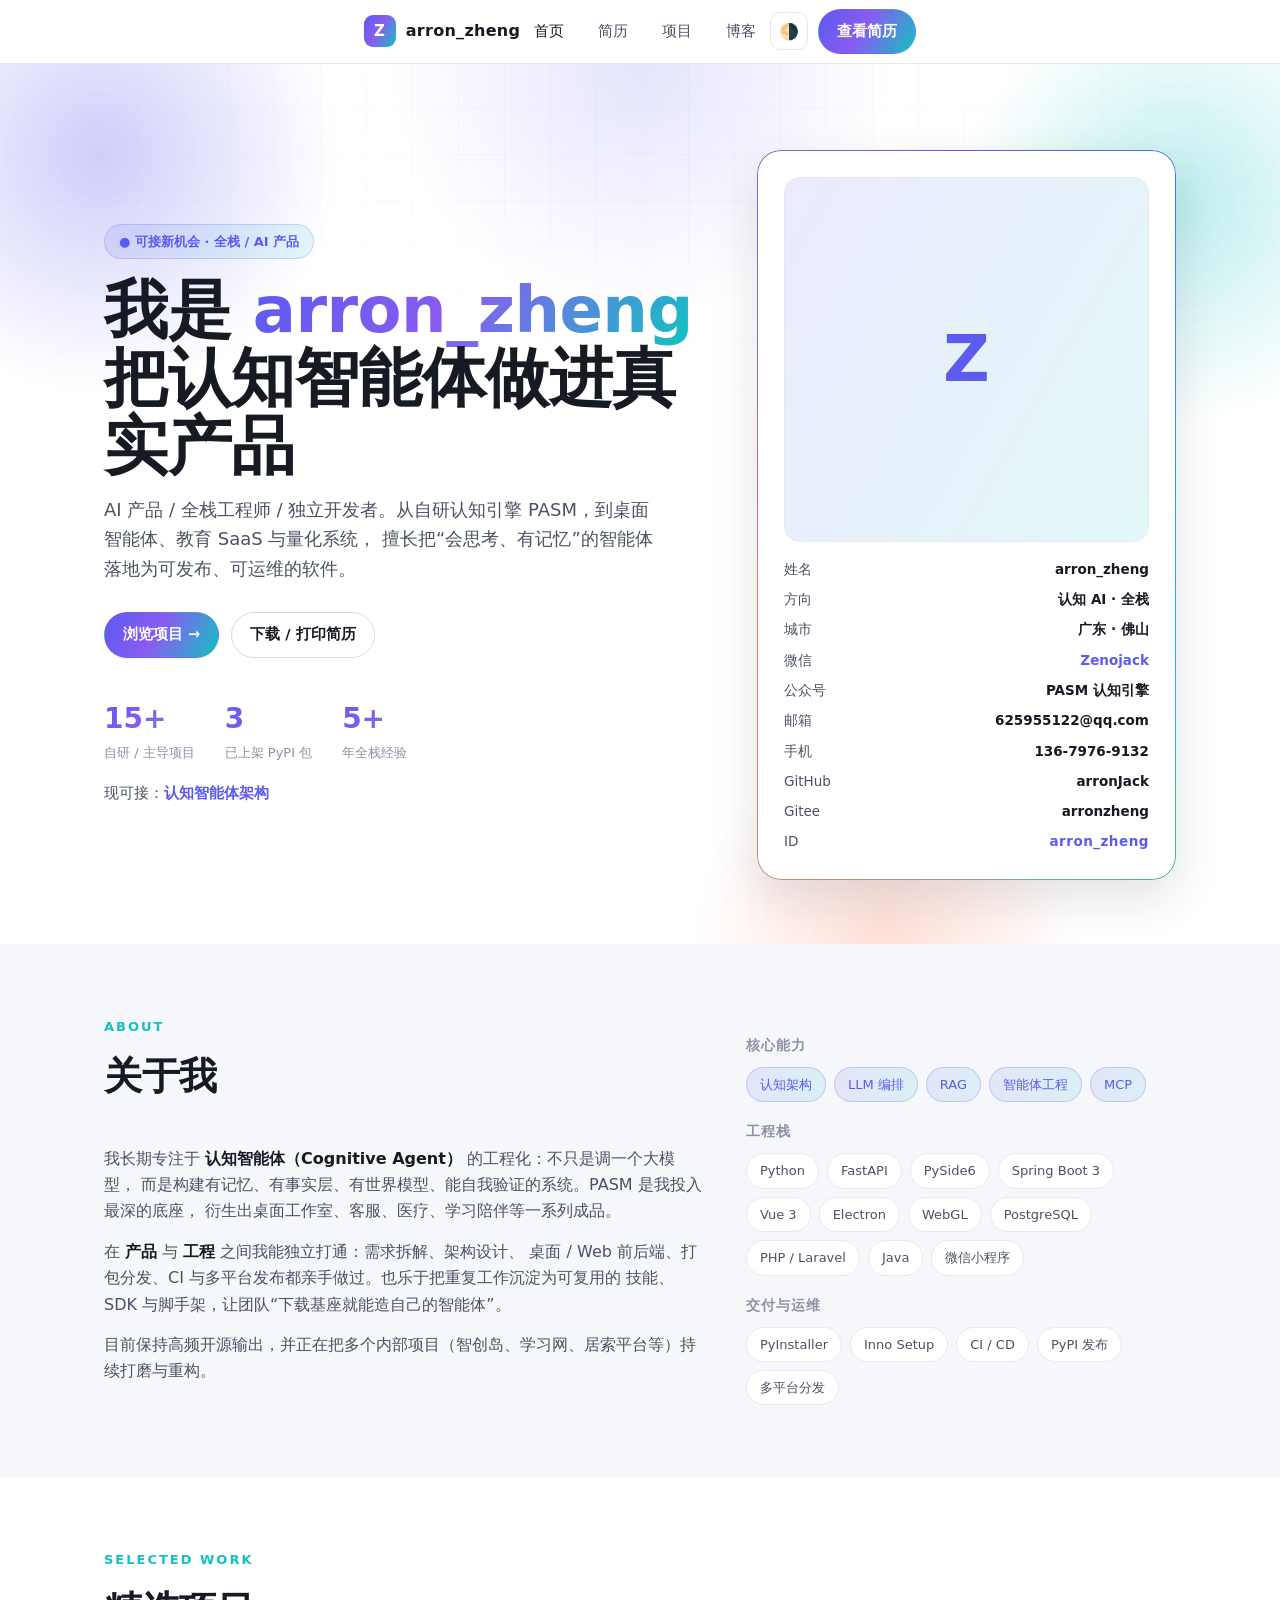
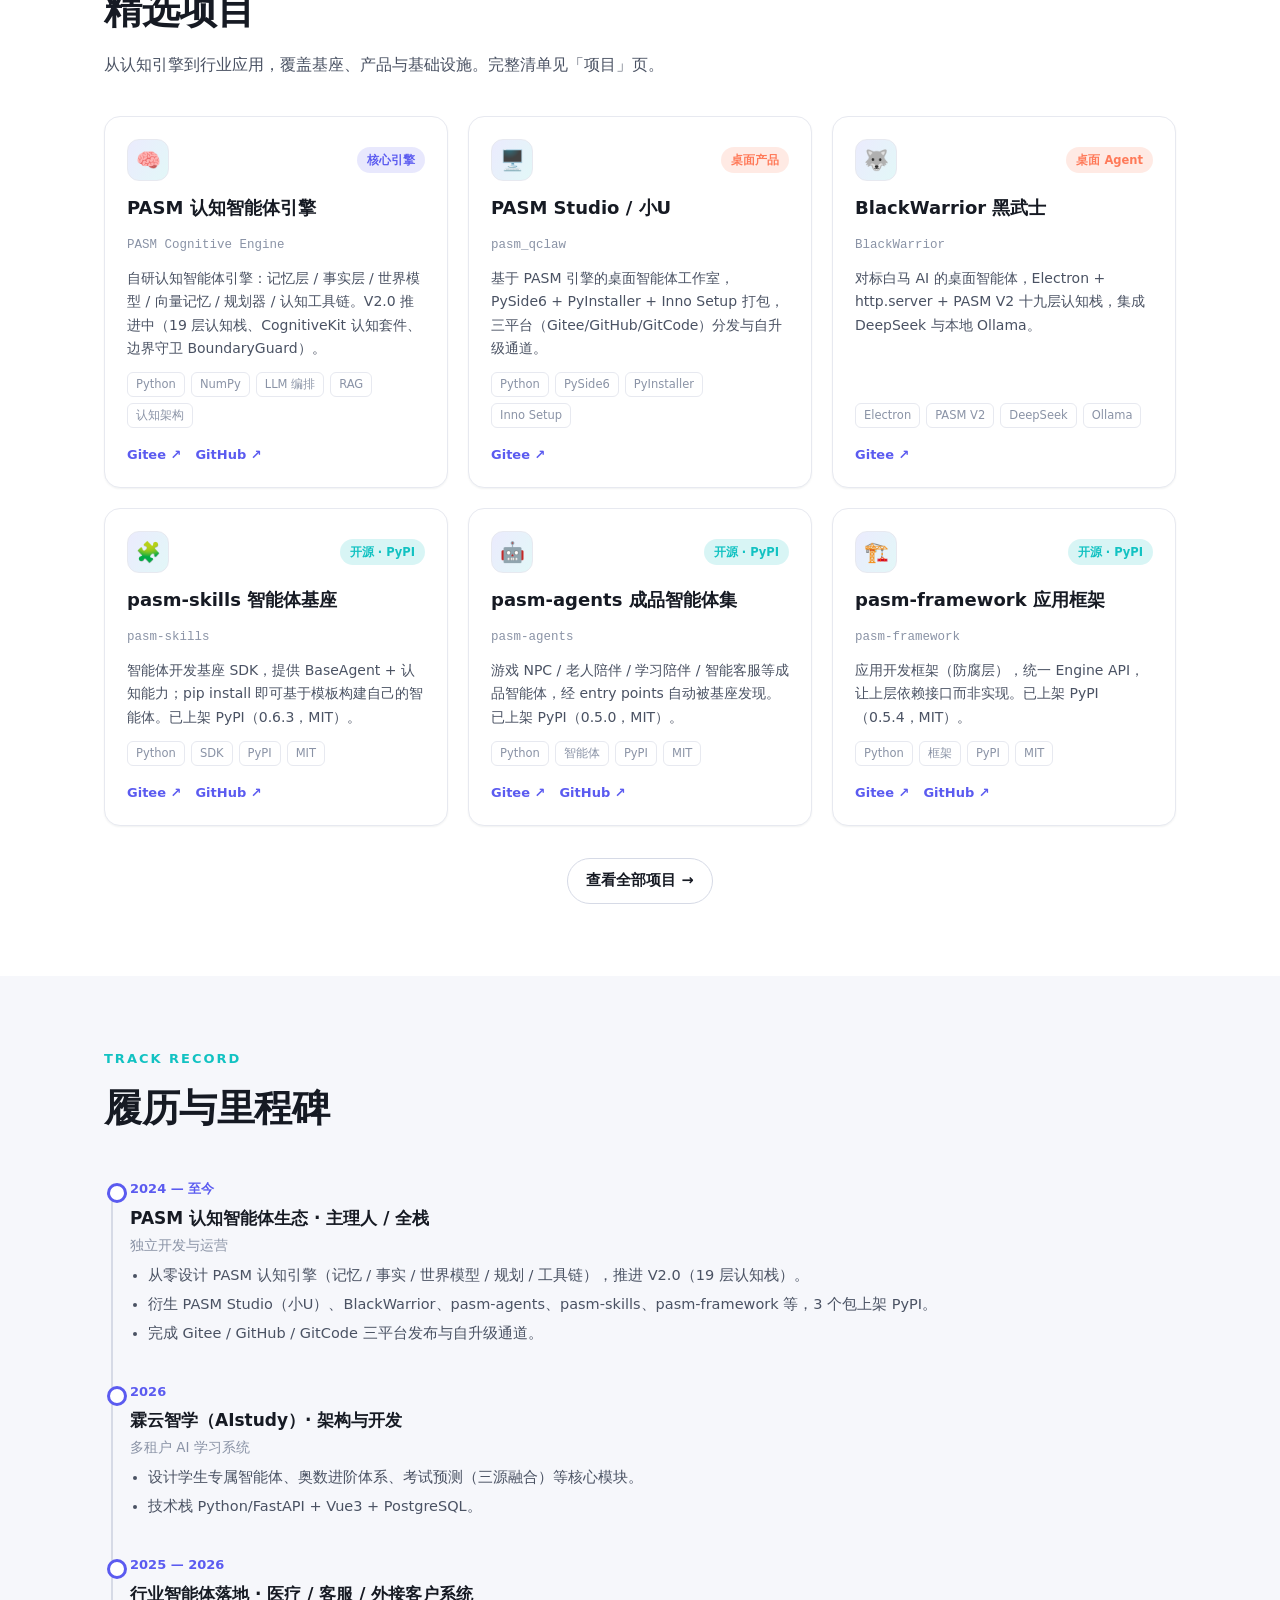
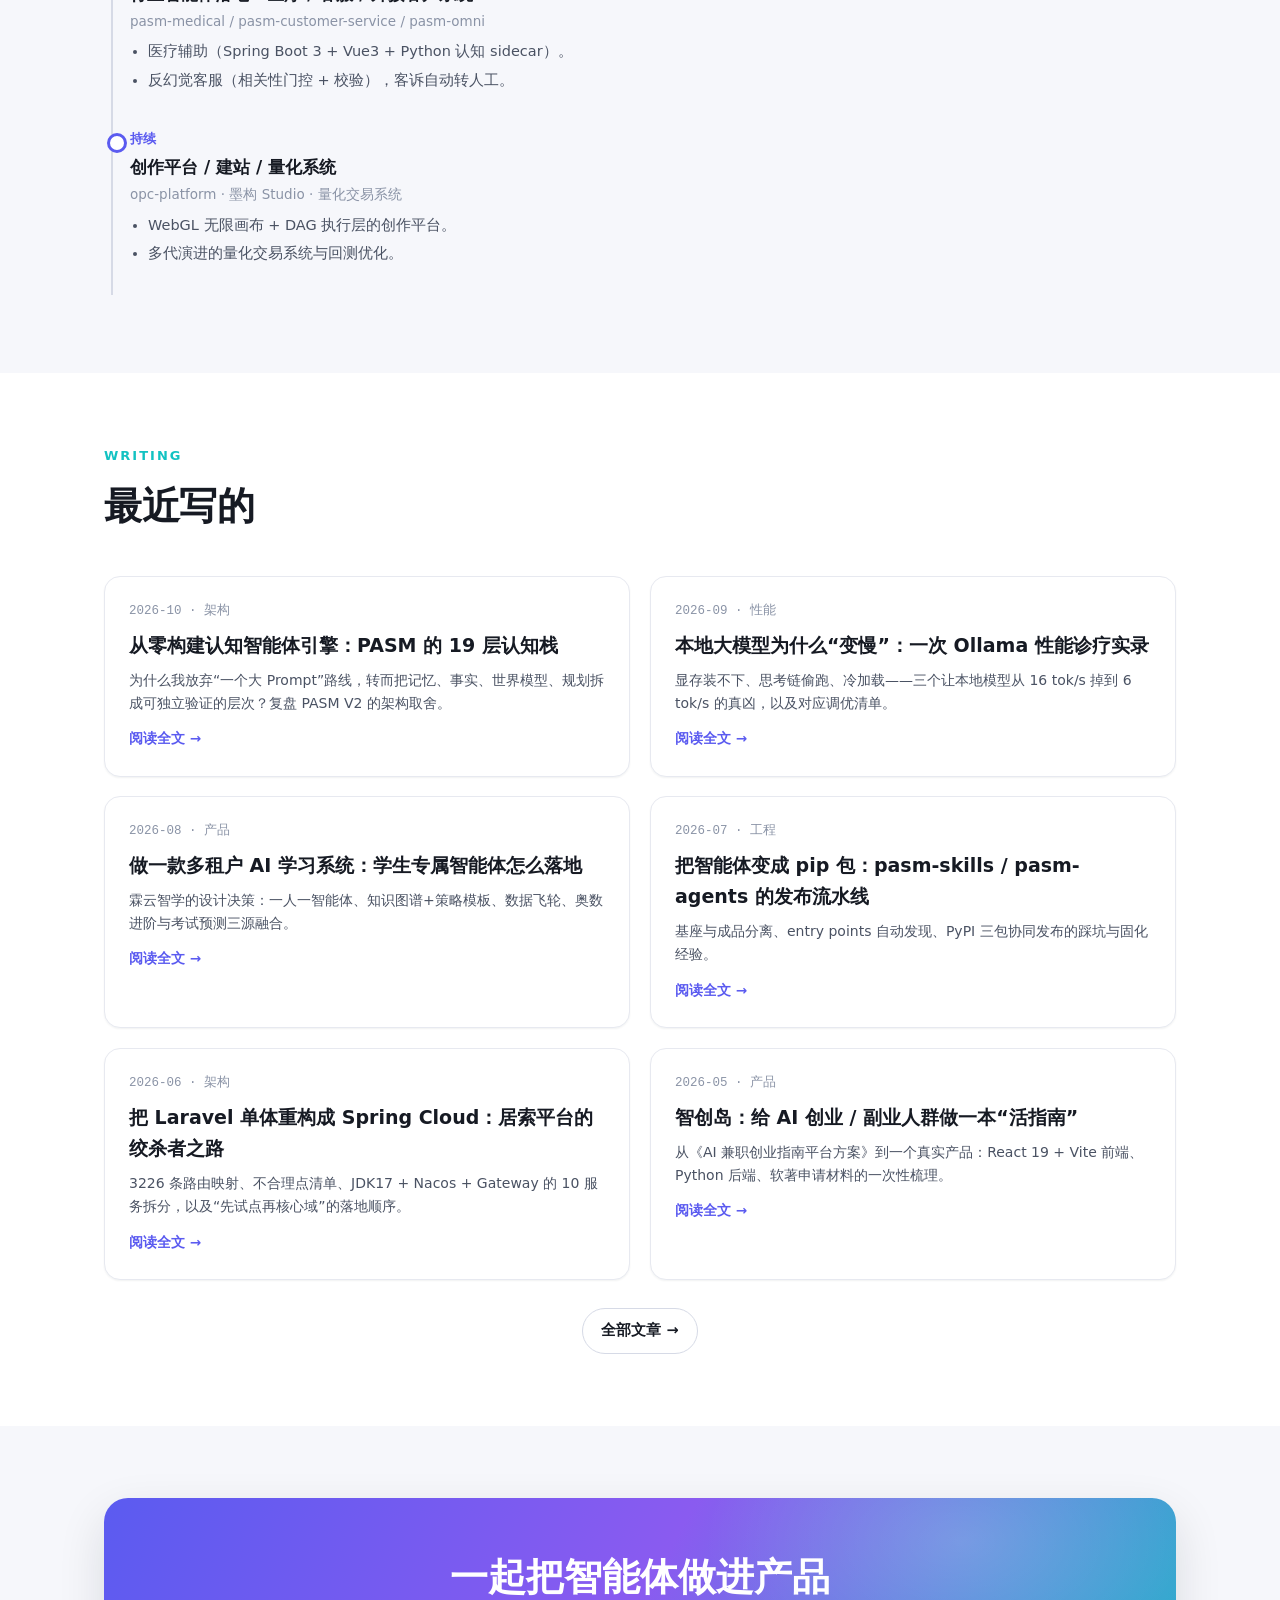
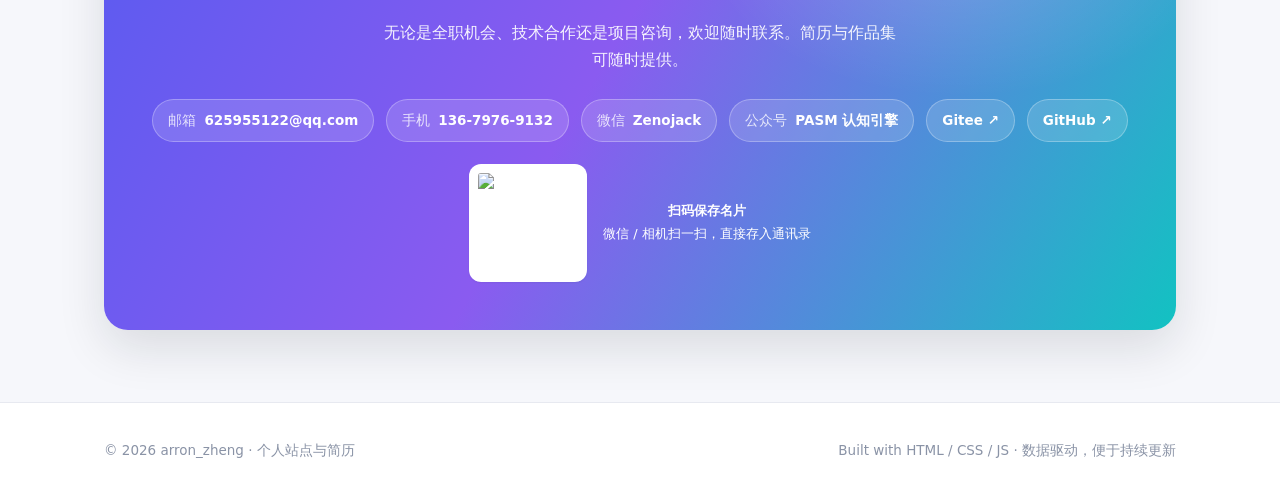
==== commit 79d5b497: "content: 移除「埃科建站」——该项目未重建 - projects.js 删除 埃科机器人建站 条目（22 → 21 个项目） - index.html / resume.html 品牌短句去掉" ====
--- a/index.html
+++ b/index.html
@@ -184,7 +184,7 @@
         <div class="tl-item reveal" data-page-node-id="0DPQN3VfiPgqaQ8RNgyZVL">
           <div class="when" data-page-node-id="TfuoFLvkDrtFSABzOq6QXA">持续</div>
           <h4 data-page-node-id="NT3SWvkdQyK2y1uObF8oTw">创作平台 / 建站 / 量化系统</h4>
-          <div class="org" data-page-node-id="nqKUt6mz7nkEawDrvXTJak">opc-platform · 墨构 Studio · 埃科建站 · 量化交易系统</div>
+          <div class="org" data-page-node-id="nqKUt6mz7nkEawDrvXTJak">opc-platform · 墨构 Studio · 量化交易系统</div>
           <ul data-page-node-id="ur5V0CSpvZXHFrQCx6KD0r">
             <li data-page-node-id="NYQsYkJHHc6w2Y9G8q1CKn">WebGL 无限画布 + DAG 执行层的创作平台。</li>
             <li data-page-node-id="5xKkRLBGtsI18I912wf3wj">多代演进的量化交易系统与回测优化。</li>
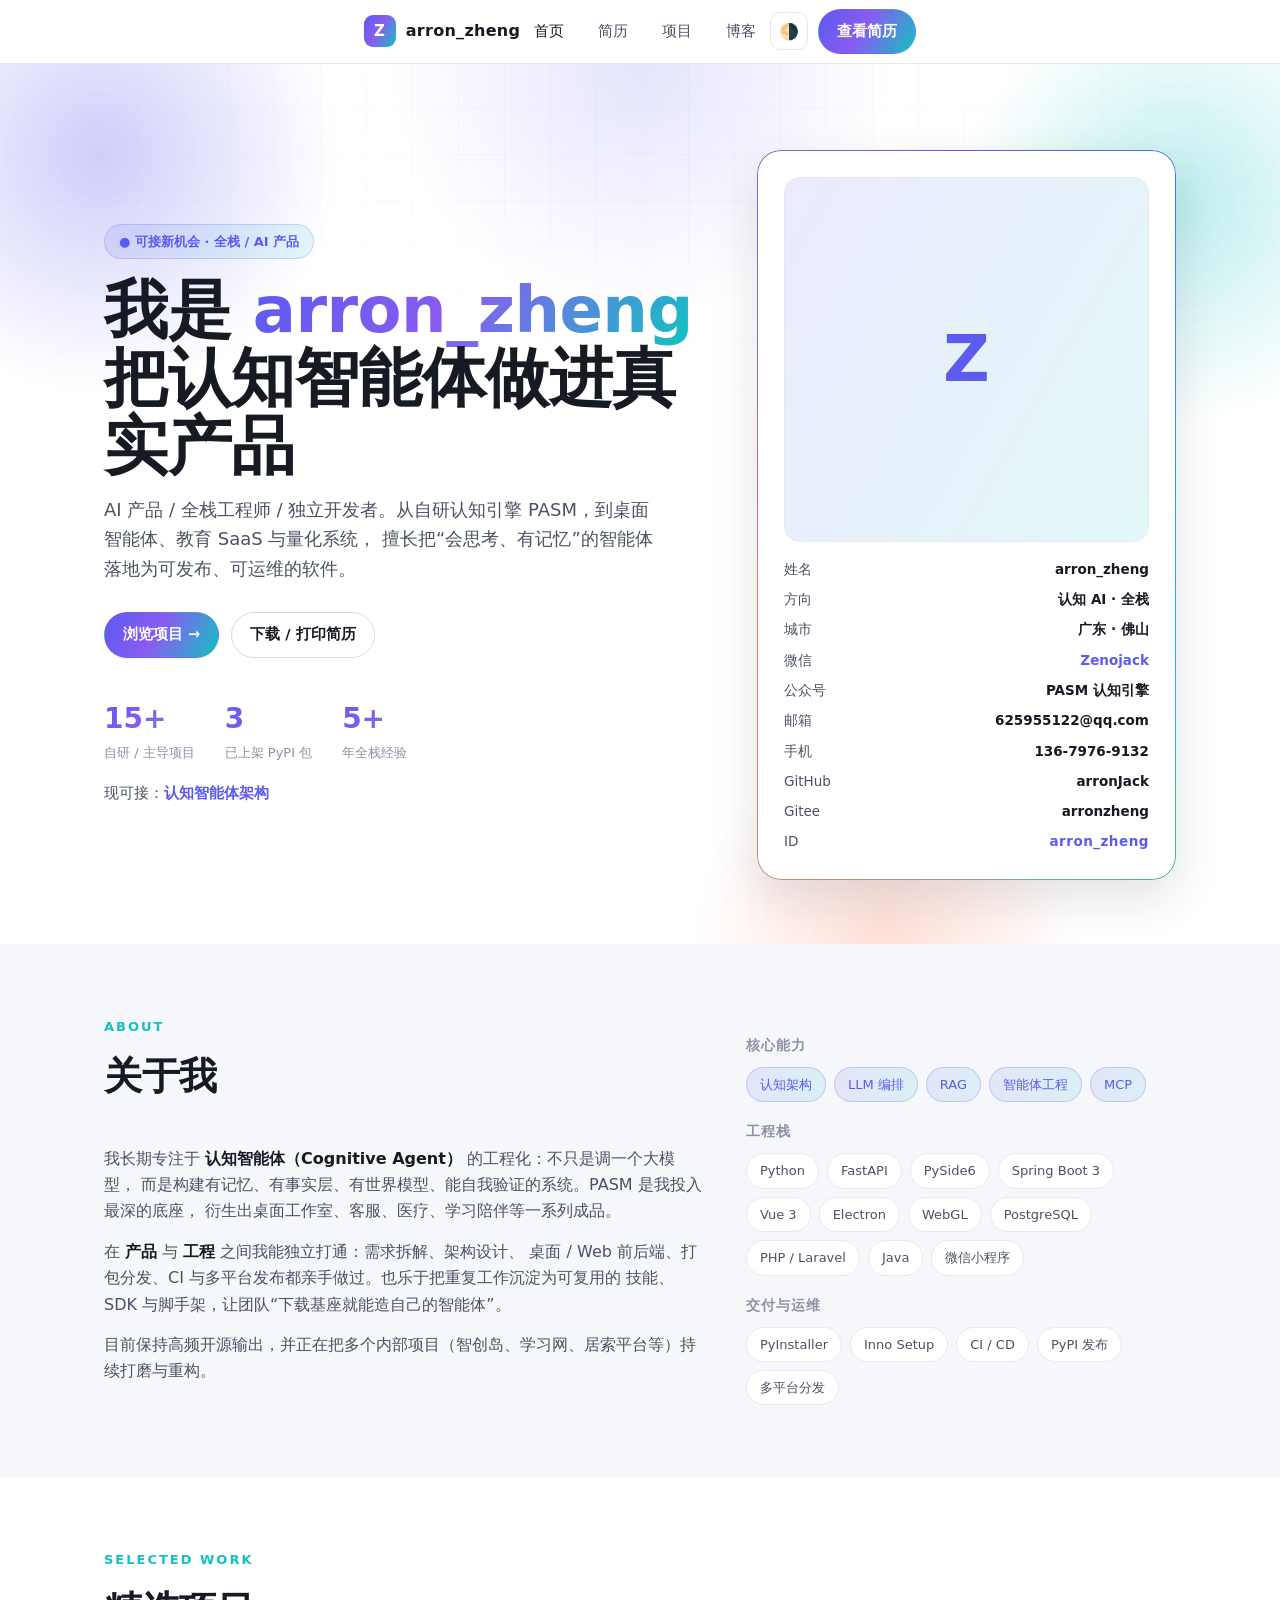
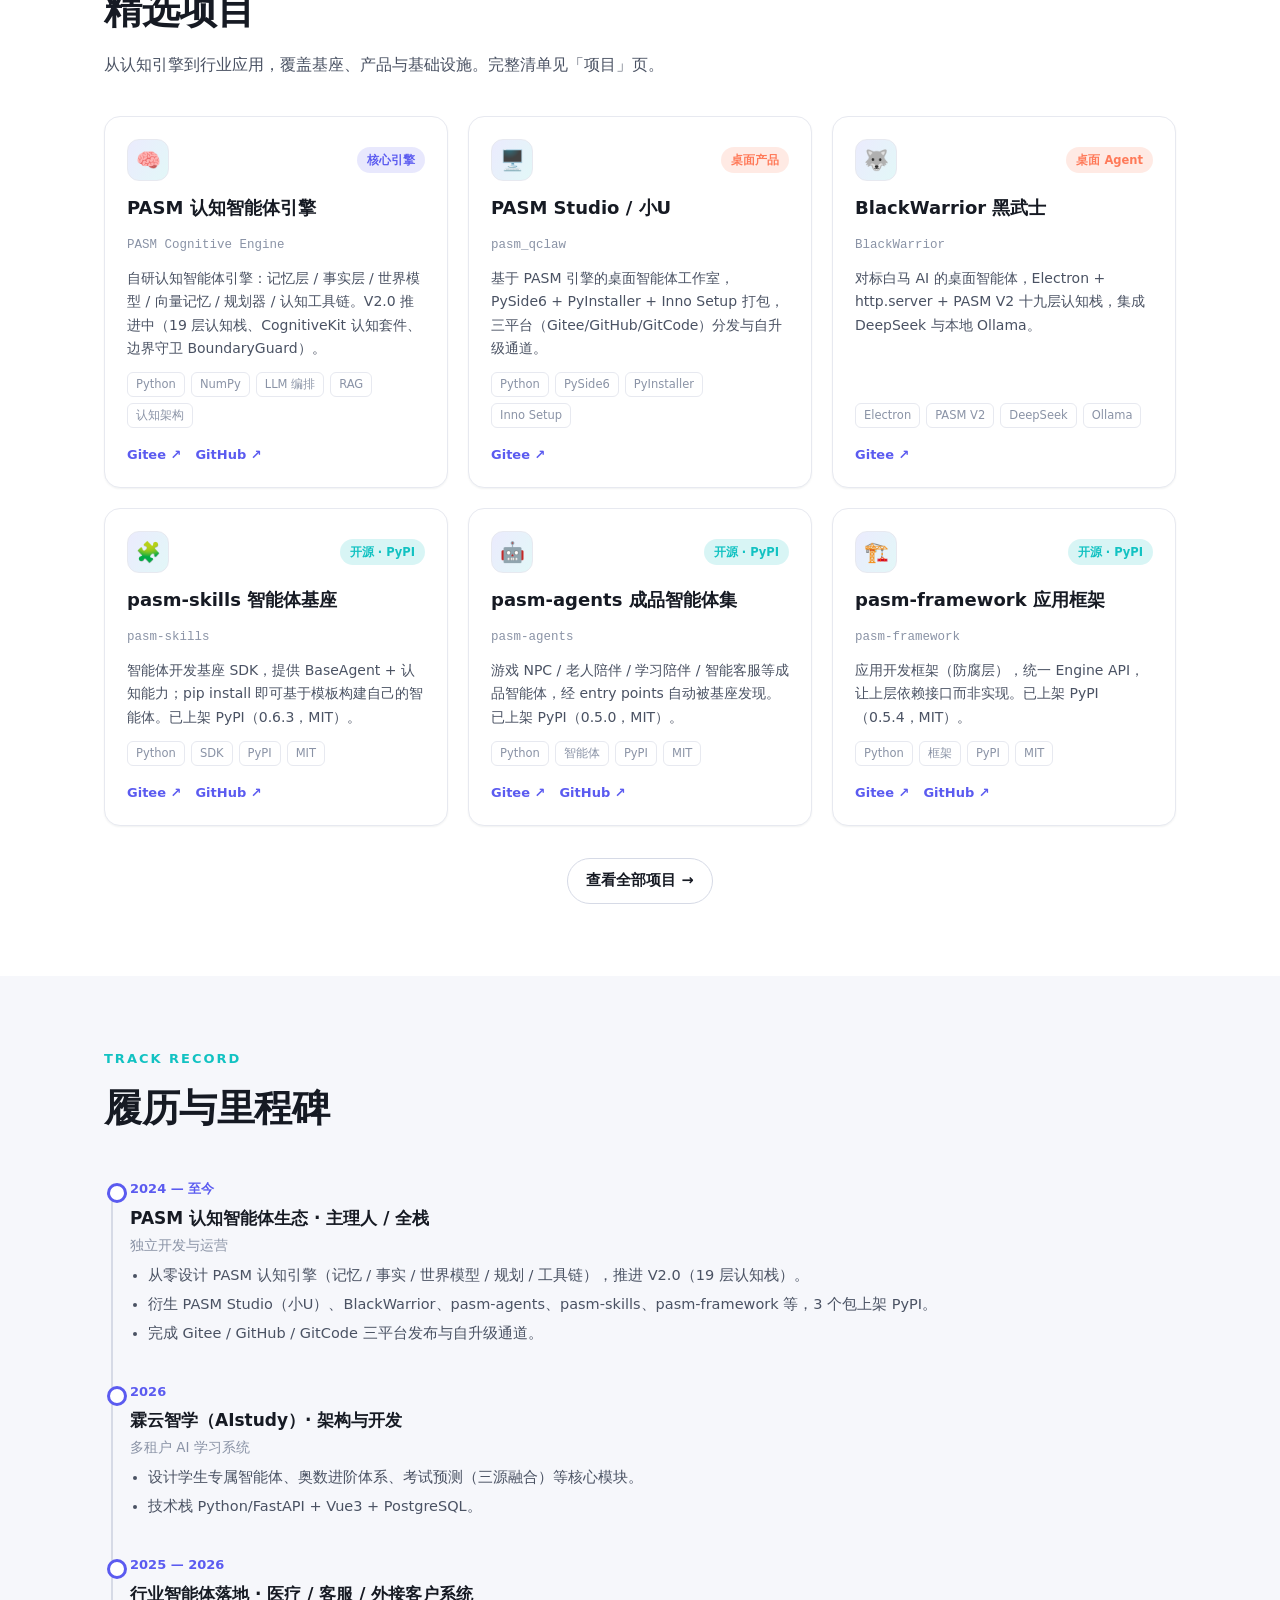
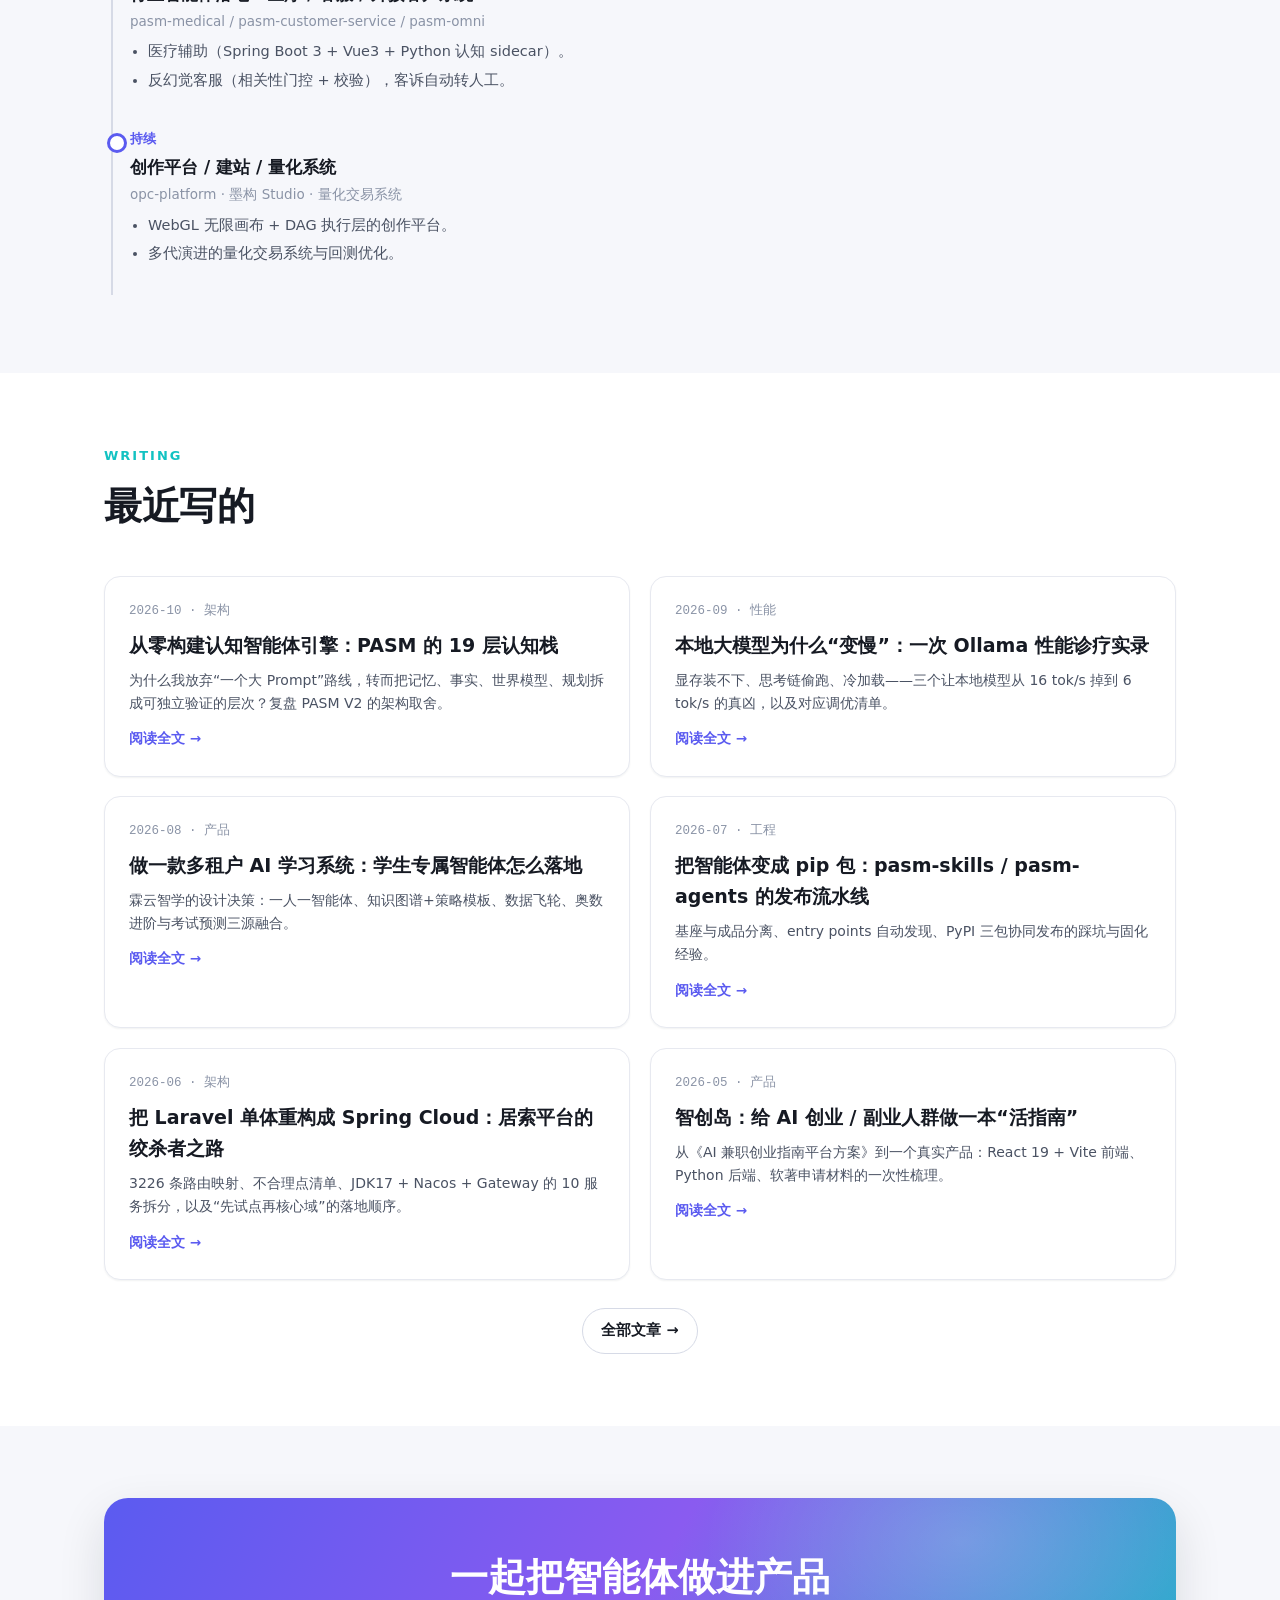
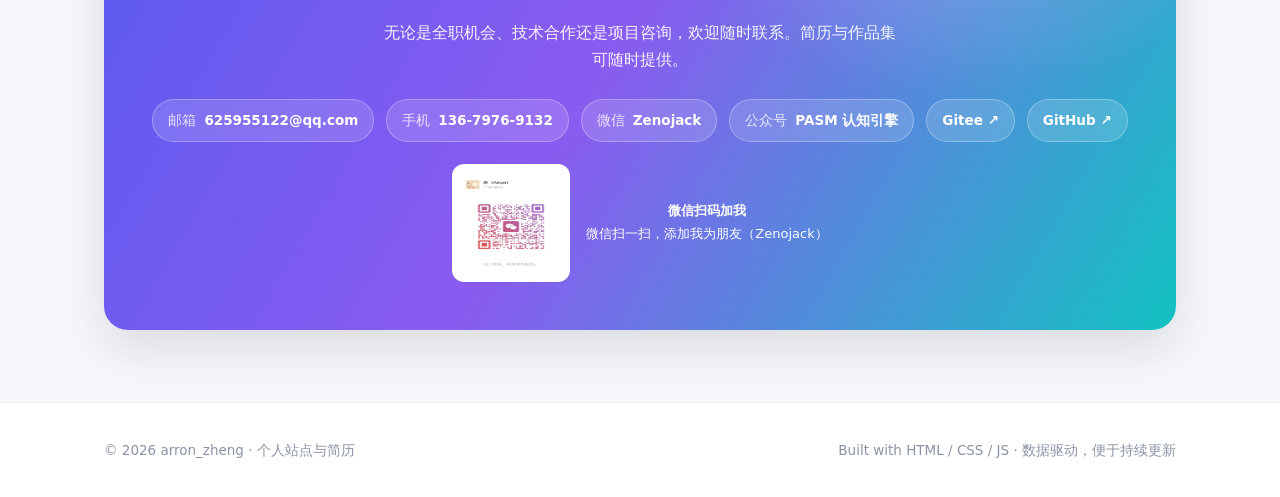
==== commit c7bb6c36: "feat: 联系区二维码替换为真实微信二维码 - 新增 assets/img/wechat-qr.jpg（微信名片码，与全栈站同源） - index.html 联系区 / resume.html 头部" ====
--- a/index.html
+++ b/index.html
@@ -223,10 +223,10 @@
           <span class="contact-chip" data-page-node-id="TwLW9t9qMA11k6PuimNAB5"><a href="https://github.com/arronJack" target="_blank" rel="noopener" data-page-node-id="hmFqKxXkn9oBnL5MtRPNOF">GitHub ↗</a></span>
         </div>
         <div class="scan-contact" style="justify-content:center" data-page-node-id="68B8Sin0AkLX4GVdigHoN8">
-          <img class="qr" src="assets/img/contact-qr.svg" alt="扫码联系arron_zheng" data-page-node-id="C5FnqAouUL7B0R56BzEF0G" />
+          <img class="qr" src="assets/img/wechat-qr.jpg" alt="微信扫码添加好友 arron_zheng" data-page-node-id="C5FnqAouUL7B0R56BzEF0G" />
           <div class="qr-cap" data-page-node-id="ZdyTJUQplZo8E5CaHBsokJ">
-            <b data-page-node-id="QCDAsCm91lWeHYyAVP5iv1">扫码保存名片</b><br data-page-node-id="ocFuJHsivioEs9Z60sNpEi">
-            微信 / 相机扫一扫，直接存入通讯录
+            <b data-page-node-id="QCDAsCm91lWeHYyAVP5iv1">微信扫码加我</b><br data-page-node-id="ocFuJHsivioEs9Z60sNpEi">
+            微信扫一扫，添加我为朋友（Zenojack）
           </div>
         </div>
       </div>
